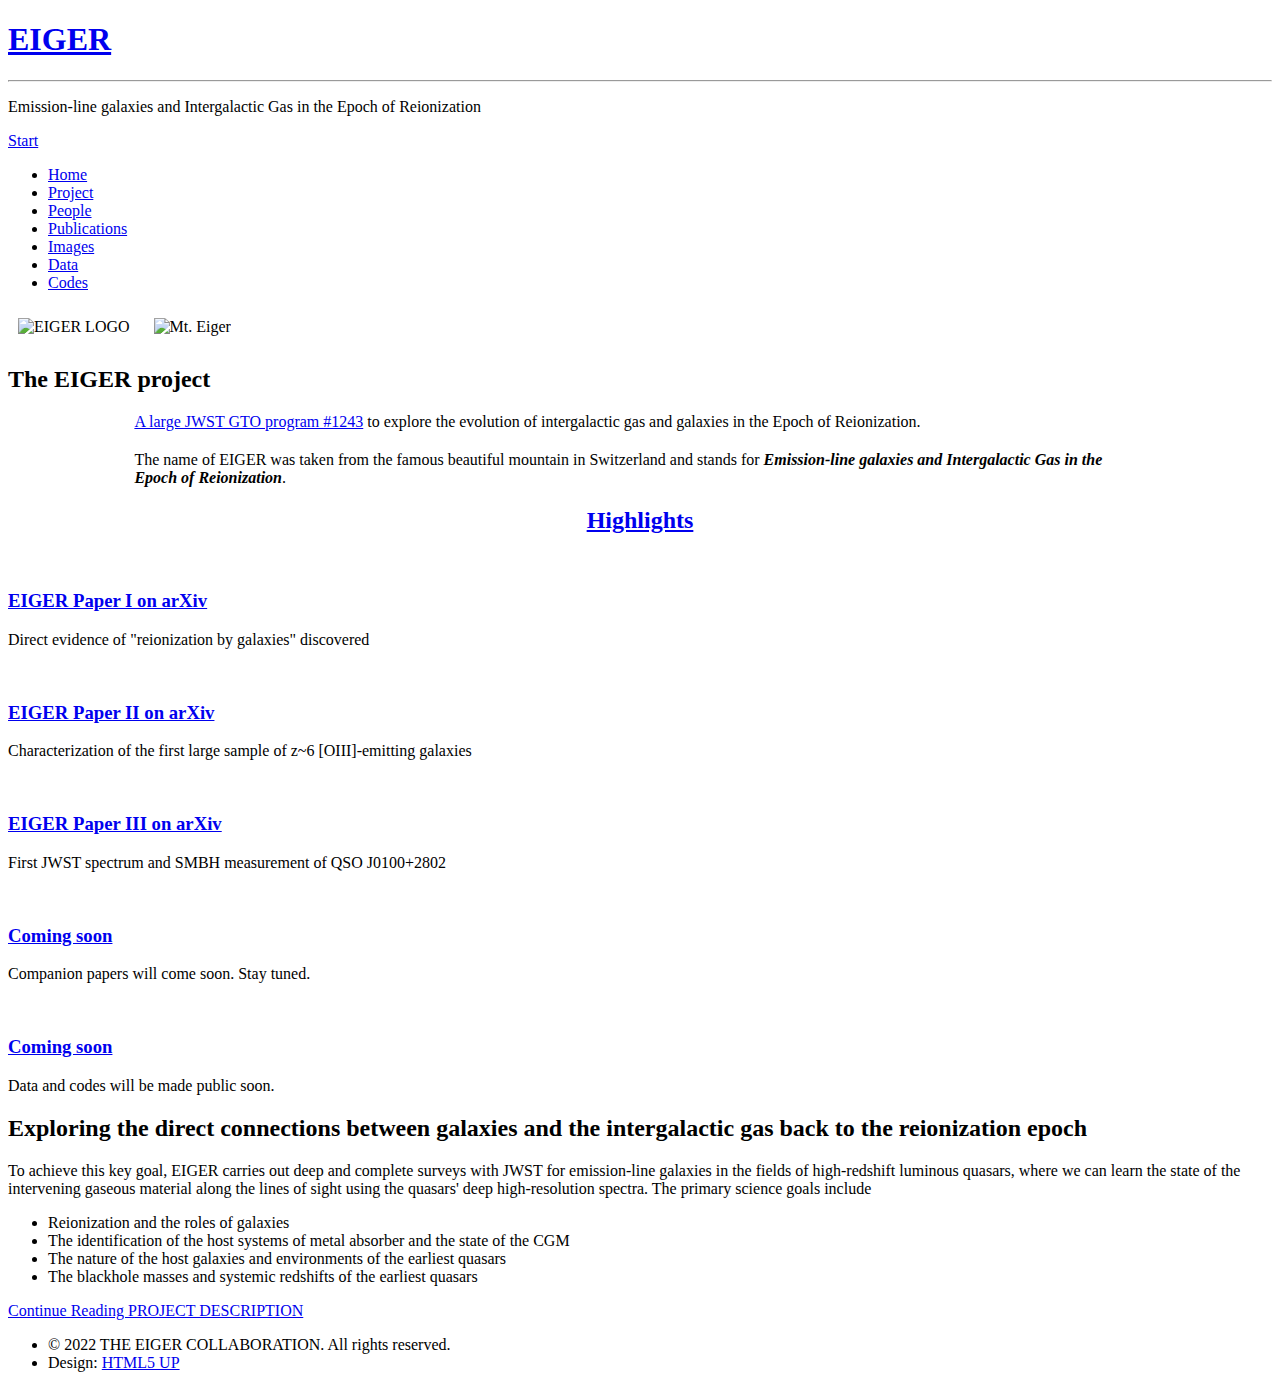
==== index.html @ b41a30ab "Add files via upload" ====
<!DOCTYPE HTML>
<!--
	Helios by HTML5 UP
	html5up.net | @ajlkn
	Free for personal and commercial use under the CCA 3.0 license (html5up.net/license)
-->
<html>
	<head>
	  <title>EIGER - Home</title>
		<link rel="icon" href="favicon.ico">	  
		<meta charset="utf-8" />
		<meta name="viewport" content="width=device-width, initial-scale=1, user-scalable=no" />
		<link rel="stylesheet" href="assets/css/main.css" />
		<noscript><link rel="stylesheet" href="assets/css/noscript.css" /></noscript>
	</head>
	<body class="homepage is-preload">
		<div id="page-wrapper">

			<!-- Header -->
				<div id="header">

					<!-- Inner -->
						<div class="inner">
							<header>
								<h1><a href="index.html" id="logo">EIGER</a></h1>
								<hr />
								<p>Emission-line galaxies and Intergalactic Gas in the Epoch of Reionization</p>
							</header>
							<footer>
								<a href="#banner" class="button circled scrolly">Start</a>
							</footer>
						</div>

					<!-- Nav -->
						<nav id="nav">
							<ul>
								<li><a href="index.html">Home</a></li>
								<li><a href="project.html">Project</a></li>
								<li><a href="people.html">People</a></li>
								<li><a href="publications.html">Publications</a></li>
								<li><a href="images.html">Images</a></li>								
								<li><a href="data.html">Data</a></li>
								<li><a href="codes.html">Codes</a></li>
							</ul>
						</nav>

				</div>

			<!-- Banner -->
				<section id="banner">
				  <header>
				    <img src="images/eiger_log_red.png" alt="EIGER LOGO" width="400px" style="margin: 10px;">				   
				    <img src="images/markus-spiske-FL2bYoX_7t8-unsplash.jpg" alt="Mt. Eiger" width="400px" style="margin: 10px;">
				    
				    <h2>The <strong>EIGER</strong> project</h2>
				    <p  style="margin: 20px 10% 0 10%;">
				      <a href="https://www.stsci.edu/jwst/science-execution/program-information.html?id=1243">A large JWST GTO program #1243</a>
				      to explore the evolution of intergalactic gas and
				      galaxies in the Epoch of Reionization.
				    </p>
				    <p style="margin: 20px 10% 0 10%;">
				      The name of EIGER was taken from the famous beautiful mountain in Switzerland and stands for
				      <i><b>Emission-line galaxies and Intergalactic Gas in the Epoch of Reionization</b></i>.
				      </p>
				  </header>
				</section>




			<!-- Carousel -->
				<section class="carousel">
 				<header>
					<h2><center><a href="#">Highlights</a></center></h2>
				</header>
					<div class="reel">

						<article>
							<a href="https://arxiv.org/abs/2211.08254" class="image featured"><img src="images/Paper1_fig.jpg" alt="" height="100%"></a>
							<header>
								<h3><a href="https://arxiv.org/abs/2211.08254">EIGER Paper I on arXiv</a></h3>
							</header>
							<p>Direct evidence of "reionization by galaxies" discovered</p>
						</article>
						<article>
							<a href="https://arxiv.org/abs/2211.08255" class="image featured"><img src="images/Paper2_fig.jpg" alt="" /></a>
							<header>
								<h3><a href="https://arxiv.org/abs/2211.08255">EIGER Paper II on arXiv</a></h3>
							</header>
							<p>Characterization of the first large sample of z~6 [OIII]-emitting galaxies</p>
						</article>
						<article>
							<a href="https://arxiv.org/abs/2211.08255" class="image featured"><img src="images/Paper3_fig.jpg" alt="" /></a>
							<header>
								<h3><a href="https://arxiv.org/abs/2211.16261">EIGER Paper III on arXiv</a></h3>
							</header>
							<p>First JWST spectrum and SMBH measurement of QSO J0100+2802</p>
						</article>
						<article>
							<a href="#" class="image featured"><img src="images/pic02.jpg" alt="" /></a>
							<header>
								<h3><a href="#">Coming soon</a></h3>
							</header>
							<p>Companion papers will come soon. Stay tuned.</p>
						</article>

						<article>
							<a href="#" class="image featured"><img src="images/pic03.jpg" alt="" /></a>
							<header>
								<h3><a href="#">Coming soon</a></h3>
							</header>
							<p>Data and codes will be made public soon.</p>
						</article>

					</div>
				</section>

			<!-- Main -->
				<div class="wrapper style1">

					<article id="main" class="container special">					  
					  <header>
							<h2>Exploring the direct connections between galaxies and the intergalactic gas back to the reionization epoch</h2>
						</header>
						<p>
						  To achieve this key goal, EIGER carries out deep and complete surveys with JWST for emission-line galaxies in the fields of high-redshift luminous quasars, where we can learn the state of the intervening gaseous material along the lines of sight using the quasars' deep high-resolution spectra.  The primary science goals include
						  <ul>
						    <li>Reionization and the roles of galaxies</li>
						    <li>The identification of the host systems of metal absorber and the state of the CGM</li>
						    <li>The nature of the host galaxies and environments of the earliest quasars</li>
						    <li>The blackhole masses and systemic redshifts of the earliest quasars</li>
						  </ul>
						</p>						
						<footer>
							<a href="project.html" class="button">Continue Reading PROJECT DESCRIPTION</a>
						</footer>
					</article>

				</div>

			<!-- Footer -->
				<div id="footer">
				  <div class="container">
				    <div class="row">
				      <div class="col-12">
					<div class="copyright">
					  <ul class="menu">
					    <li>&copy; 2022 THE EIGER COLLABORATION.  All rights reserved.</li><li>Design: <a href="http://html5up.net">HTML5 UP</a></li>
					  </ul>
					</div>					
				      </div>			    
				    </div>
				  </div>
				</div>

		</div>

		<!-- Scripts -->
		        <script src="assets/js/jquery.min.js"></script>
		        <script src="assets/js/jquery.shuffle.js"></script>
			<script src="assets/js/jquery.dropotron.min.js"></script>
			<script src="assets/js/jquery.scrolly.min.js"></script>
			<script src="assets/js/jquery.scrollex.min.js"></script>
			<script src="assets/js/browser.min.js"></script>
			<script src="assets/js/breakpoints.min.js"></script>
			<script src="assets/js/util.js"></script>
			<script src="assets/js/main.js"></script>

	</body>
</html>
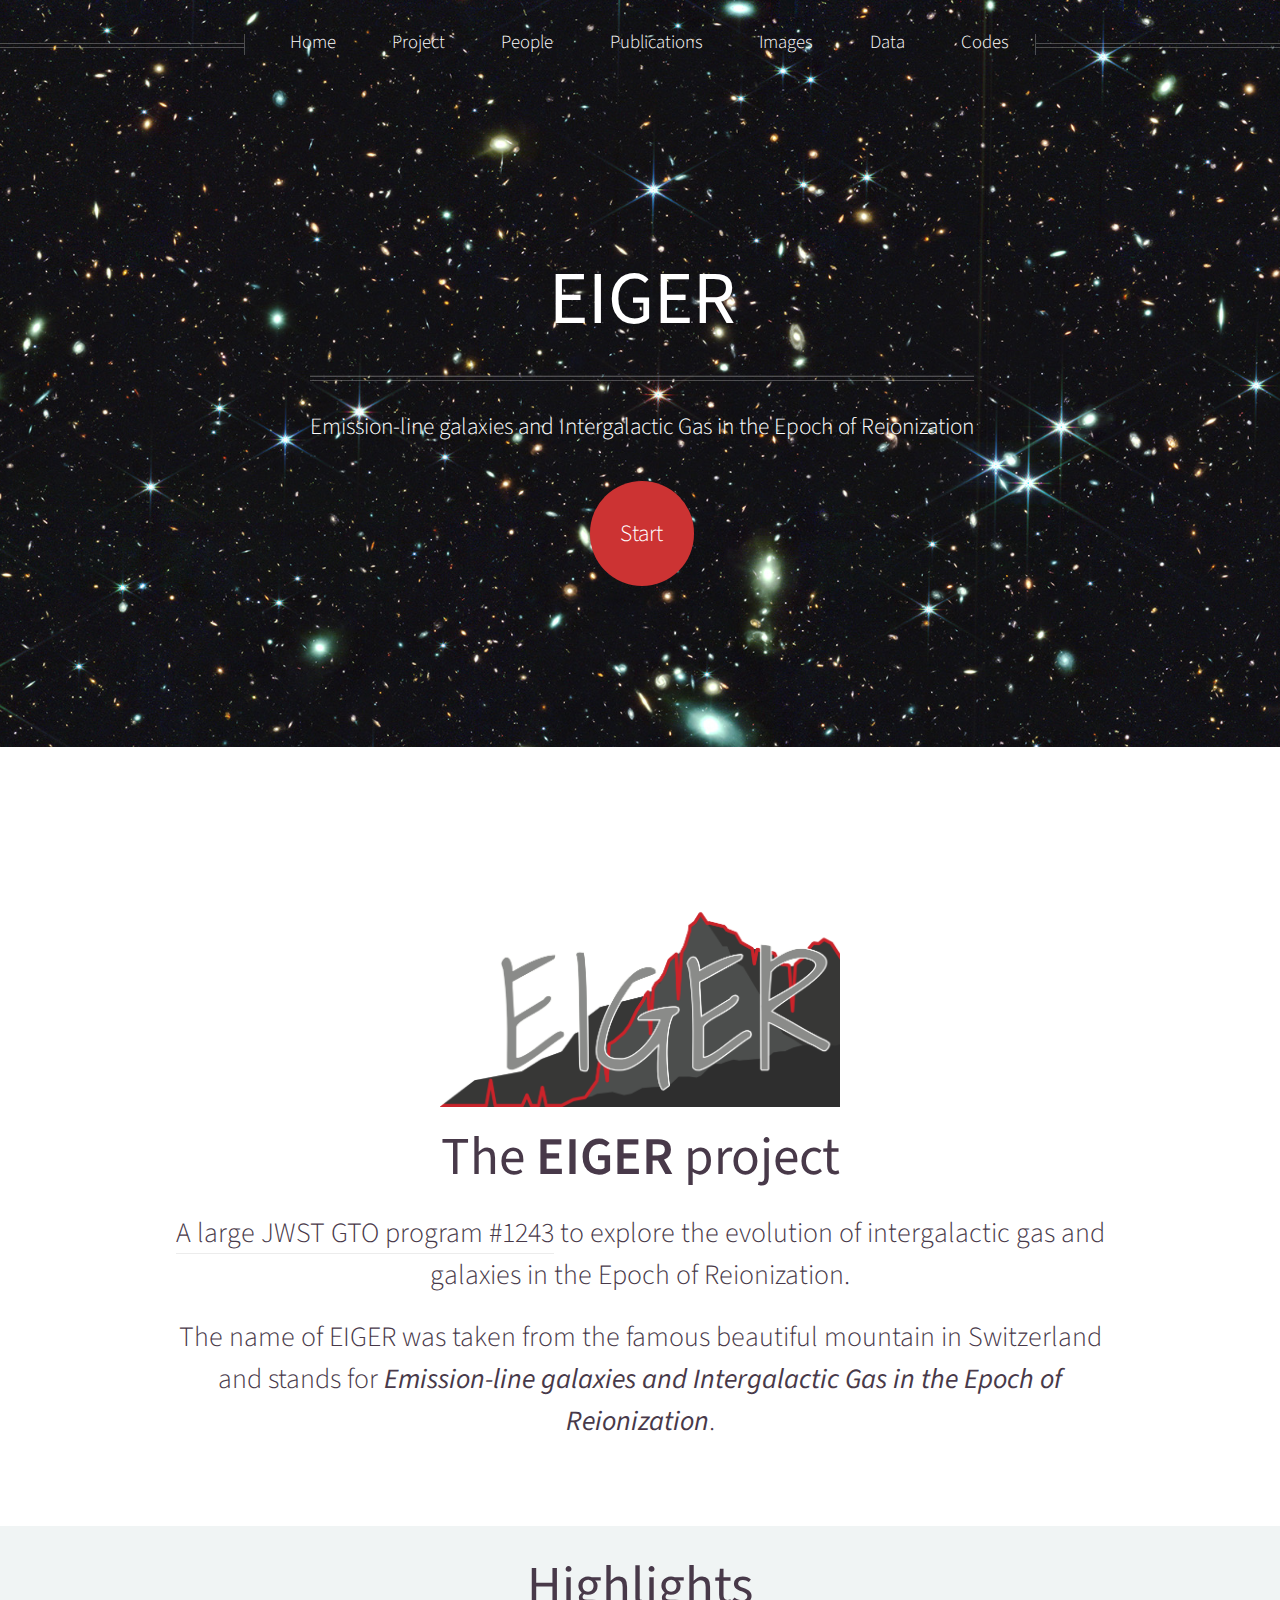
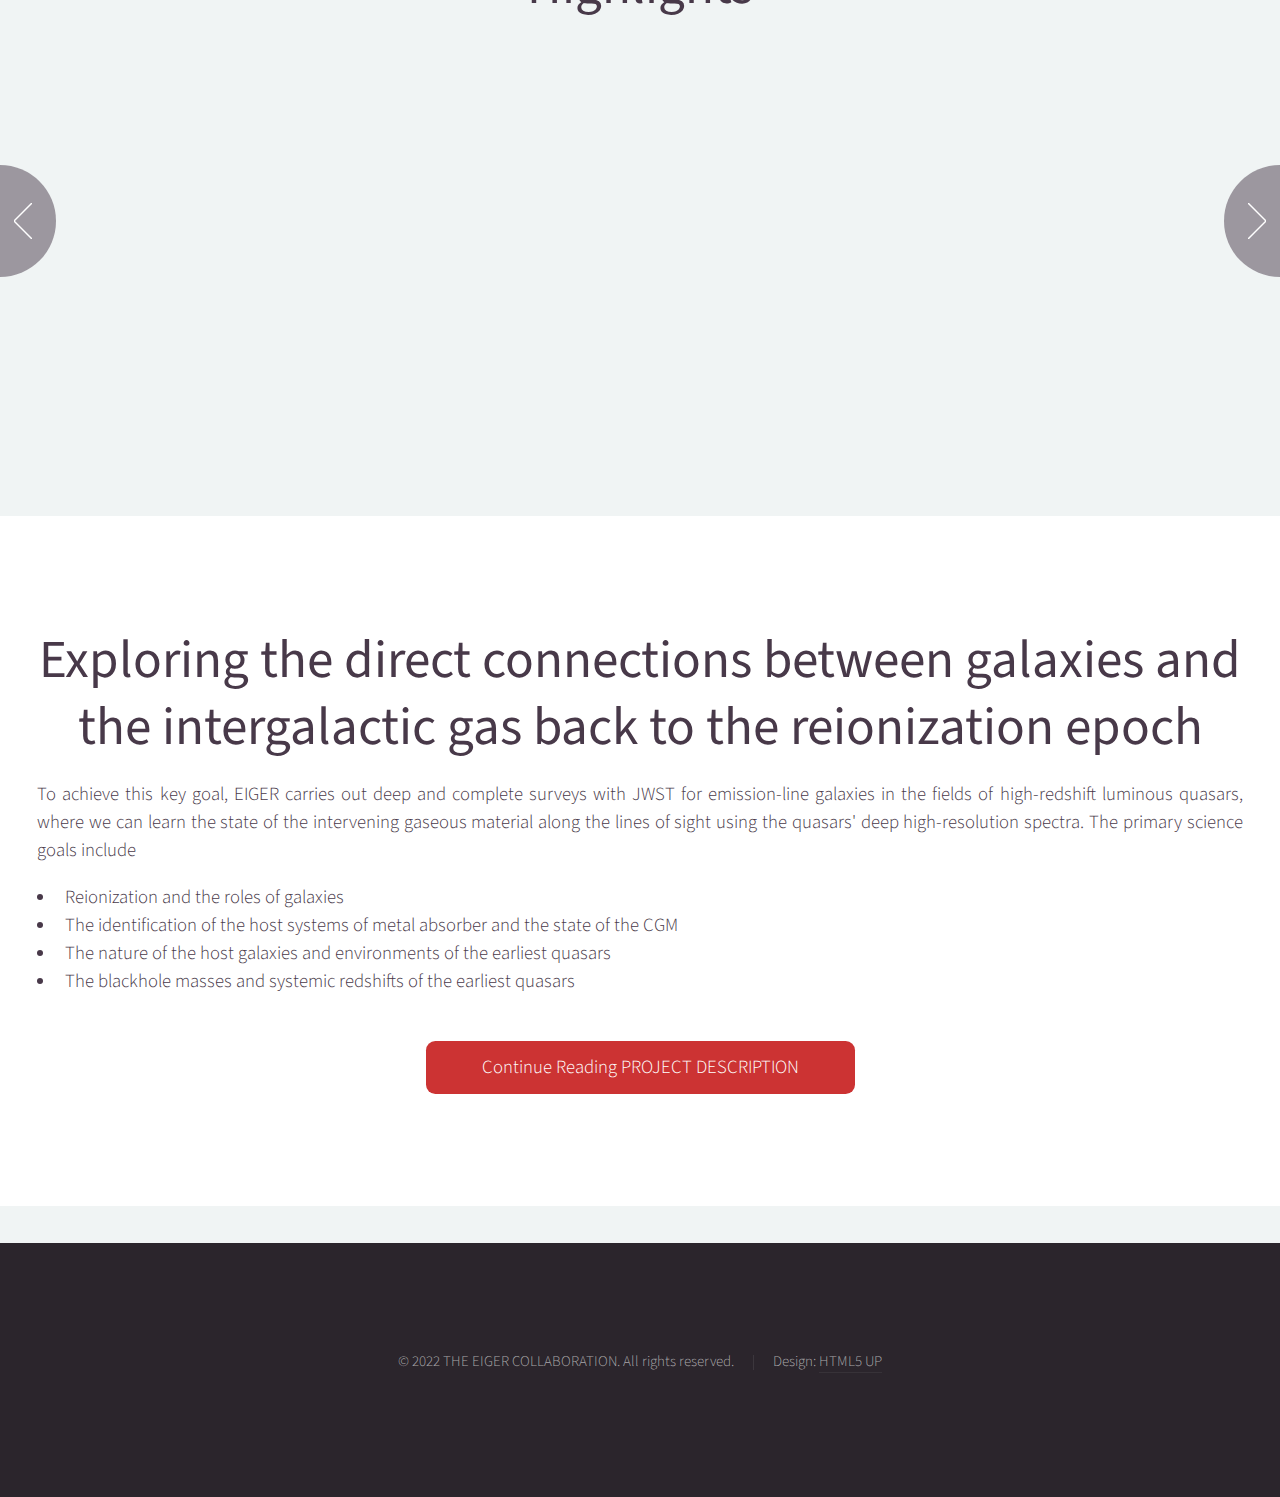
==== commit 6bf1b985: "Add files via upload" ====
--- a/index.html
+++ b/index.html
@@ -49,8 +49,7 @@
 			<!-- Banner -->
 				<section id="banner">
 				  <header>
-				    <img src="images/eiger_log_red.png" alt="EIGER LOGO" width="400px" style="margin: 10px;">				   
-				    <img src="images/markus-spiske-FL2bYoX_7t8-unsplash.jpg" alt="Mt. Eiger" width="400px" style="margin: 10px;">
+				    <img src="images/eiger_log_red.png" alt="EIGER LOGO" width="400px" style="margin: 10px;">
 				    
 				    <h2>The <strong>EIGER</strong> project</h2>
 				    <p  style="margin: 20px 10% 0 10%;">
--- a/assets/css/main.css
+++ b/assets/css/main.css
@@ -0,0 +1,3268 @@
+@import url("https://fonts.googleapis.com/css?family=Source+Sans+Pro:300,300italic,400,400italic,600");
+@import url("fontawesome-all.min.css");
+
+/*
+	Helios by HTML5 UP
+	html5up.net | @ajlkn
+	Free for personal and commercial use under the CCA 3.0 license (html5up.net/license)
+*/
+
+html, body, div, span, applet, object,
+iframe, h1, h2, h3, h4, h5, h6, p, blockquote,
+pre, a, abbr, acronym, address, big, cite,
+code, del, dfn, em, img, ins, kbd, q, s, samp,
+small, strike, strong, sub, sup, tt, var, b,
+u, i, center, dl, dt, dd, ol, ul, li, fieldset,
+form, label, legend, table, caption, tbody,
+tfoot, thead, tr, th, td, article, aside,
+canvas, details, embed, figure, figcaption,
+footer, header, hgroup, menu, nav, output, ruby,
+section, summary, time, mark, audio, video {
+	margin: 0;
+	padding: 0;
+	border: 0;
+	font-size: 100%;
+	font: inherit;
+	vertical-align: baseline;}
+
+article, aside, details, figcaption, figure,
+footer, header, hgroup, menu, nav, section {
+	display: block;}
+
+body {
+	line-height: 1;
+}
+
+ol, ul {
+	list-style: none;
+}
+
+blockquote, q {
+	quotes: none;
+}
+
+	blockquote:before, blockquote:after, q:before, q:after {
+		content: '';
+		content: none;
+	}
+
+table {
+	border-collapse: collapse;
+	border-spacing: 0;
+}
+
+body {
+	-webkit-text-size-adjust: none;
+}
+
+mark {
+	background-color: transparent;
+	color: inherit;
+}
+
+input::-moz-focus-inner {
+	border: 0;
+	padding: 0;
+}
+
+input, select, textarea {
+	-moz-appearance: none;
+	-webkit-appearance: none;
+	-ms-appearance: none;
+	appearance: none;
+}
+
+/* Basic */
+
+	html {
+		box-sizing: border-box;
+	}
+
+	*, *:before, *:after {
+		box-sizing: inherit;
+	}
+
+	body {
+		background: #f0f4f4;
+		color: #483949 ; /*5b5b5b ;*/
+		font-size: 15pt;
+		line-height: 1.85em;
+		font-family: 'Source Sans Pro', sans-serif;
+		font-weight: 300;
+	}
+
+		body.is-preload *, body.is-preload *:before, body.is-preload *:after {
+			-moz-animation: none !important;
+			-webkit-animation: none !important;
+			-ms-animation: none !important;
+			animation: none !important;
+			-moz-transition: none !important;
+			-webkit-transition: none !important;
+			-ms-transition: none !important;
+			transition: none !important;
+		}
+
+	input, textarea, select {
+		font-size: 15pt;
+		line-height: 1.85em;
+		font-family: 'Source Sans Pro', sans-serif;
+		font-weight: 300;
+	}
+
+	h1, h2, h3, h4, h5, h6 {
+		font-weight: 400;
+		color: #483949;
+		line-height: 1.25em;
+	}
+
+	h1 a, h2 a, h3 a, h4 a, h5 a, h6 a {
+		color: inherit;
+		text-decoration: none;
+		border-bottom-color: transparent;
+	}
+
+	h1 strong, h2 strong, h3 strong, h4 strong, h5 strong, h6 strong {
+		font-weight: 600;
+	}
+
+	h2 {
+		font-size: 2.85em;
+	}
+
+	h3 {
+		font-size: 1.25em;
+	}
+
+	h4 {
+		font-size: 1em;
+		margin: 0 0 0.25em 0;
+	}
+
+	strong, b {
+		font-weight: 400;
+		color: #483949;
+	}
+
+	em, i {
+		font-style: italic;
+	}
+
+	a {
+		color: inherit;
+		border-bottom: solid 1px rgba(128, 128, 128, 0.15);
+		text-decoration: none;
+		-moz-transition: background-color 0.35s ease-in-out, color 0.35s ease-in-out, border-bottom-color 0.35s ease-in-out;
+		-webkit-transition: background-color 0.35s ease-in-out, color 0.35s ease-in-out, border-bottom-color 0.35s ease-in-out;
+		-ms-transition: background-color 0.35s ease-in-out, color 0.35s ease-in-out, border-bottom-color 0.35s ease-in-out;
+		transition: background-color 0.35s ease-in-out, color 0.35s ease-in-out, border-bottom-color 0.35s ease-in-out;
+	}
+
+		a:hover {
+			color: #ef8376;
+			border-bottom-color: transparent;
+		}
+
+	sub {
+		position: relative;
+		top: 0.5em;
+		font-size: 0.8em;
+	}
+
+	sup {
+		position: relative;
+		top: -0.5em;
+		font-size: 0.8em;
+	}
+
+	blockquote {
+		border-left: solid 0.5em #ddd;
+		padding: 1em 0 1em 2em;
+		font-style: italic;
+	}
+
+	p, ul, ol, dl, table {
+		margin-bottom: 1em;
+	}
+
+	p {
+		text-align: justify;
+	}
+
+	br.clear {
+		clear: both;
+	}
+
+	hr {
+		position: relative;
+		display: block;
+		border: 0;
+		top: 4.5em;
+		margin-bottom: 9em;
+		height: 6px;
+		border-top: solid 1px rgba(128, 128, 128, 0.2);
+		border-bottom: solid 1px rgba(128, 128, 128, 0.2);
+	}
+
+		hr:before, hr:after {
+			content: '';
+			position: absolute;
+			top: -8px;
+			display: block;
+			width: 1px;
+			height: 21px;
+			background: rgba(128, 128, 128, 0.2);
+		}
+
+		hr:before {
+			left: -1px;
+		}
+
+		hr:after {
+			right: -1px;
+		}
+
+	.timestamp {
+		color: rgba(128, 128, 128, 0.75);
+		font-size: 0.8em;
+	}
+
+/* Container */
+
+	.container {
+		margin: 0 auto;
+		max-width: 100%;
+		width: 1400px;
+	}
+
+		@media screen and (max-width: 1680px) {
+
+			.container {
+				width: 1200px;
+			}
+
+		}
+
+		@media screen and (max-width: 1280px) {
+
+			.container {
+				width: 100%;
+			}
+
+		}
+
+		@media screen and (max-width: 960px) {
+
+			.container {
+				width: 100%;
+			}
+
+		}
+
+		@media screen and (max-width: 840px) {
+
+			.container {
+				width: 100%;
+			}
+
+		}
+
+		@media screen and (max-width: 736px) {
+
+			.container {
+				width: 100%;
+			}
+
+		}
+
+/* Row */
+
+	.row {
+		display: flex;
+		flex-wrap: wrap;
+		box-sizing: border-box;
+		align-items: stretch;
+	}
+
+		.row > * {
+			box-sizing: border-box;
+		}
+
+		.row.gtr-uniform > * > :last-child {
+			margin-bottom: 0;
+		}
+
+		.row.aln-left {
+			justify-content: flex-start;
+		}
+
+		.row.aln-center {
+			justify-content: center;
+		}
+
+		.row.aln-right {
+			justify-content: flex-end;
+		}
+
+		.row.aln-top {
+			align-items: flex-start;
+		}
+
+		.row.aln-middle {
+			align-items: center;
+		}
+
+		.row.aln-bottom {
+			align-items: flex-end;
+		}
+
+		.row > .imp {
+			order: -1;
+		}
+
+		.row > .col-1 {
+			width: 8.33333%;
+		}
+
+		.row > .off-1 {
+			margin-left: 8.33333%;
+		}
+
+		.row > .col-2 {
+			width: 16.66667%;
+		}
+
+		.row > .off-2 {
+			margin-left: 16.66667%;
+		}
+
+		.row > .col-3 {
+			width: 25%;
+		}
+
+		.row > .off-3 {
+			margin-left: 25%;
+		}
+
+		.row > .col-4 {
+			width: 33.33333%;
+		}
+
+		.row > .off-4 {
+			margin-left: 33.33333%;
+		}
+
+		.row > .col-5 {
+			width: 41.66667%;
+		}
+
+		.row > .off-5 {
+			margin-left: 41.66667%;
+		}
+
+		.row > .col-6 {
+			width: 50%;
+		}
+
+		.row > .off-6 {
+			margin-left: 50%;
+		}
+
+		.row > .col-7 {
+			width: 58.33333%;
+		}
+
+		.row > .off-7 {
+			margin-left: 58.33333%;
+		}
+
+		.row > .col-8 {
+			width: 66.66667%;
+		}
+
+		.row > .off-8 {
+			margin-left: 66.66667%;
+		}
+
+		.row > .col-9 {
+			width: 75%;
+		}
+
+		.row > .off-9 {
+			margin-left: 75%;
+		}
+
+		.row > .col-10 {
+			width: 83.33333%;
+		}
+
+		.row > .off-10 {
+			margin-left: 83.33333%;
+		}
+
+		.row > .col-11 {
+			width: 91.66667%;
+		}
+
+		.row > .off-11 {
+			margin-left: 91.66667%;
+		}
+
+		.row > .col-12 {
+			width: 100%;
+		}
+
+		.row > .off-12 {
+			margin-left: 100%;
+		}
+
+		.row.gtr-0 {
+			margin-top: 0px;
+			margin-left: 0px;
+		}
+
+			.row.gtr-0 > * {
+				padding: 0px 0 0 0px;
+			}
+
+			.row.gtr-0.gtr-uniform {
+				margin-top: 0px;
+			}
+
+				.row.gtr-0.gtr-uniform > * {
+					padding-top: 0px;
+				}
+
+		.row.gtr-25 {
+			margin-top: -10px;
+			margin-left: -10px;
+		}
+
+			.row.gtr-25 > * {
+				padding: 10px 0 0 10px;
+			}
+
+			.row.gtr-25.gtr-uniform {
+				margin-top: -10px;
+			}
+
+				.row.gtr-25.gtr-uniform > * {
+					padding-top: 10px;
+				}
+
+		.row.gtr-50 {
+			margin-top: -20px;
+			margin-left: -20px;
+		}
+
+			.row.gtr-50 > * {
+				padding: 20px 0 0 20px;
+			}
+
+			.row.gtr-50.gtr-uniform {
+				margin-top: -20px;
+			}
+
+				.row.gtr-50.gtr-uniform > * {
+					padding-top: 20px;
+				}
+
+		.row {
+			margin-top: -40px;
+			margin-left: -40px;
+		}
+
+			.row > * {
+				padding: 40px 0 0 40px;
+			}
+
+			.row.gtr-uniform {
+				margin-top: -40px;
+			}
+
+				.row.gtr-uniform > * {
+					padding-top: 40px;
+				}
+
+		.row.gtr-150 {
+			margin-top: -60px;
+			margin-left: -60px;
+		}
+
+			.row.gtr-150 > * {
+				padding: 60px 0 0 60px;
+			}
+
+			.row.gtr-150.gtr-uniform {
+				margin-top: -60px;
+			}
+
+				.row.gtr-150.gtr-uniform > * {
+					padding-top: 60px;
+				}
+
+		.row.gtr-200 {
+			margin-top: -80px;
+			margin-left: -80px;
+		}
+
+			.row.gtr-200 > * {
+				padding: 80px 0 0 80px;
+			}
+
+			.row.gtr-200.gtr-uniform {
+				margin-top: -80px;
+			}
+
+				.row.gtr-200.gtr-uniform > * {
+					padding-top: 80px;
+				}
+
+		@media screen and (max-width: 1680px) {
+
+			.row {
+				display: flex;
+				flex-wrap: wrap;
+				box-sizing: border-box;
+				align-items: stretch;
+			}
+
+				.row > * {
+					box-sizing: border-box;
+				}
+
+				.row.gtr-uniform > * > :last-child {
+					margin-bottom: 0;
+				}
+
+				.row.aln-left {
+					justify-content: flex-start;
+				}
+
+				.row.aln-center {
+					justify-content: center;
+				}
+
+				.row.aln-right {
+					justify-content: flex-end;
+				}
+
+				.row.aln-top {
+					align-items: flex-start;
+				}
+
+				.row.aln-middle {
+					align-items: center;
+				}
+
+				.row.aln-bottom {
+					align-items: flex-end;
+				}
+
+				.row > .imp-wide {
+					order: -1;
+				}
+
+				.row > .col-1-wide {
+					width: 8.33333%;
+				}
+
+				.row > .off-1-wide {
+					margin-left: 8.33333%;
+				}
+
+				.row > .col-2-wide {
+					width: 16.66667%;
+				}
+
+				.row > .off-2-wide {
+					margin-left: 16.66667%;
+				}
+
+				.row > .col-3-wide {
+					width: 25%;
+				}
+
+				.row > .off-3-wide {
+					margin-left: 25%;
+				}
+
+				.row > .col-4-wide {
+					width: 33.33333%;
+				}
+
+				.row > .off-4-wide {
+					margin-left: 33.33333%;
+				}
+
+				.row > .col-5-wide {
+					width: 41.66667%;
+				}
+
+				.row > .off-5-wide {
+					margin-left: 41.66667%;
+				}
+
+				.row > .col-6-wide {
+					width: 50%;
+				}
+
+				.row > .off-6-wide {
+					margin-left: 50%;
+				}
+
+				.row > .col-7-wide {
+					width: 58.33333%;
+				}
+
+				.row > .off-7-wide {
+					margin-left: 58.33333%;
+				}
+
+				.row > .col-8-wide {
+					width: 66.66667%;
+				}
+
+				.row > .off-8-wide {
+					margin-left: 66.66667%;
+				}
+
+				.row > .col-9-wide {
+					width: 75%;
+				}
+
+				.row > .off-9-wide {
+					margin-left: 75%;
+				}
+
+				.row > .col-10-wide {
+					width: 83.33333%;
+				}
+
+				.row > .off-10-wide {
+					margin-left: 83.33333%;
+				}
+
+				.row > .col-11-wide {
+					width: 91.66667%;
+				}
+
+				.row > .off-11-wide {
+					margin-left: 91.66667%;
+				}
+
+				.row > .col-12-wide {
+					width: 100%;
+				}
+
+				.row > .off-12-wide {
+					margin-left: 100%;
+				}
+
+				.row.gtr-0 {
+					margin-top: 0px;
+					margin-left: 0px;
+				}
+
+					.row.gtr-0 > * {
+						padding: 0px 0 0 0px;
+					}
+
+					.row.gtr-0.gtr-uniform {
+						margin-top: 0px;
+					}
+
+						.row.gtr-0.gtr-uniform > * {
+							padding-top: 0px;
+						}
+
+				.row.gtr-25 {
+					margin-top: -10px;
+					margin-left: -10px;
+				}
+
+					.row.gtr-25 > * {
+						padding: 10px 0 0 10px;
+					}
+
+					.row.gtr-25.gtr-uniform {
+						margin-top: -10px;
+					}
+
+						.row.gtr-25.gtr-uniform > * {
+							padding-top: 10px;
+						}
+
+				.row.gtr-50 {
+					margin-top: -20px;
+					margin-left: -20px;
+				}
+
+					.row.gtr-50 > * {
+						padding: 20px 0 0 20px;
+					}
+
+					.row.gtr-50.gtr-uniform {
+						margin-top: -20px;
+					}
+
+						.row.gtr-50.gtr-uniform > * {
+							padding-top: 20px;
+						}
+
+				.row {
+					margin-top: -40px;
+					margin-left: -40px;
+				}
+
+					.row > * {
+						padding: 40px 0 0 40px;
+					}
+
+					.row.gtr-uniform {
+						margin-top: -40px;
+					}
+
+						.row.gtr-uniform > * {
+							padding-top: 40px;
+						}
+
+				.row.gtr-150 {
+					margin-top: -60px;
+					margin-left: -60px;
+				}
+
+					.row.gtr-150 > * {
+						padding: 60px 0 0 60px;
+					}
+
+					.row.gtr-150.gtr-uniform {
+						margin-top: -60px;
+					}
+
+						.row.gtr-150.gtr-uniform > * {
+							padding-top: 60px;
+						}
+
+				.row.gtr-200 {
+					margin-top: -80px;
+					margin-left: -80px;
+				}
+
+					.row.gtr-200 > * {
+						padding: 80px 0 0 80px;
+					}
+
+					.row.gtr-200.gtr-uniform {
+						margin-top: -80px;
+					}
+
+						.row.gtr-200.gtr-uniform > * {
+							padding-top: 80px;
+						}
+
+		}
+
+		@media screen and (max-width: 1280px) {
+
+			.row {
+				display: flex;
+				flex-wrap: wrap;
+				box-sizing: border-box;
+				align-items: stretch;
+			}
+
+				.row > * {
+					box-sizing: border-box;
+				}
+
+				.row.gtr-uniform > * > :last-child {
+					margin-bottom: 0;
+				}
+
+				.row.aln-left {
+					justify-content: flex-start;
+				}
+
+				.row.aln-center {
+					justify-content: center;
+				}
+
+				.row.aln-right {
+					justify-content: flex-end;
+				}
+
+				.row.aln-top {
+					align-items: flex-start;
+				}
+
+				.row.aln-middle {
+					align-items: center;
+				}
+
+				.row.aln-bottom {
+					align-items: flex-end;
+				}
+
+				.row > .imp-normal {
+					order: -1;
+				}
+
+				.row > .col-1-normal {
+					width: 8.33333%;
+				}
+
+				.row > .off-1-normal {
+					margin-left: 8.33333%;
+				}
+
+				.row > .col-2-normal {
+					width: 16.66667%;
+				}
+
+				.row > .off-2-normal {
+					margin-left: 16.66667%;
+				}
+
+				.row > .col-3-normal {
+					width: 25%;
+				}
+
+				.row > .off-3-normal {
+					margin-left: 25%;
+				}
+
+				.row > .col-4-normal {
+					width: 33.33333%;
+				}
+
+				.row > .off-4-normal {
+					margin-left: 33.33333%;
+				}
+
+				.row > .col-5-normal {
+					width: 41.66667%;
+				}
+
+				.row > .off-5-normal {
+					margin-left: 41.66667%;
+				}
+
+				.row > .col-6-normal {
+					width: 50%;
+				}
+
+				.row > .off-6-normal {
+					margin-left: 50%;
+				}
+
+				.row > .col-7-normal {
+					width: 58.33333%;
+				}
+
+				.row > .off-7-normal {
+					margin-left: 58.33333%;
+				}
+
+				.row > .col-8-normal {
+					width: 66.66667%;
+				}
+
+				.row > .off-8-normal {
+					margin-left: 66.66667%;
+				}
+
+				.row > .col-9-normal {
+					width: 75%;
+				}
+
+				.row > .off-9-normal {
+					margin-left: 75%;
+				}
+
+				.row > .col-10-normal {
+					width: 83.33333%;
+				}
+
+				.row > .off-10-normal {
+					margin-left: 83.33333%;
+				}
+
+				.row > .col-11-normal {
+					width: 91.66667%;
+				}
+
+				.row > .off-11-normal {
+					margin-left: 91.66667%;
+				}
+
+				.row > .col-12-normal {
+					width: 100%;
+				}
+
+				.row > .off-12-normal {
+					margin-left: 100%;
+				}
+
+				.row.gtr-0 {
+					margin-top: 0px;
+					margin-left: 0px;
+				}
+
+					.row.gtr-0 > * {
+						padding: 0px 0 0 0px;
+					}
+
+					.row.gtr-0.gtr-uniform {
+						margin-top: 0px;
+					}
+
+						.row.gtr-0.gtr-uniform > * {
+							padding-top: 0px;
+						}
+
+				.row.gtr-25 {
+					margin-top: -9px;
+					margin-left: -9px;
+				}
+
+					.row.gtr-25 > * {
+						padding: 9px 0 0 9px;
+					}
+
+					.row.gtr-25.gtr-uniform {
+						margin-top: -9px;
+					}
+
+						.row.gtr-25.gtr-uniform > * {
+							padding-top: 9px;
+						}
+
+				.row.gtr-50 {
+					margin-top: -18px;
+					margin-left: -18px;
+				}
+
+					.row.gtr-50 > * {
+						padding: 18px 0 0 18px;
+					}
+
+					.row.gtr-50.gtr-uniform {
+						margin-top: -18px;
+					}
+
+						.row.gtr-50.gtr-uniform > * {
+							padding-top: 18px;
+						}
+
+				.row {
+					margin-top: -36px;
+					margin-left: -36px;
+				}
+
+					.row > * {
+						padding: 36px 0 0 36px;
+					}
+
+					.row.gtr-uniform {
+						margin-top: -36px;
+					}
+
+						.row.gtr-uniform > * {
+							padding-top: 36px;
+						}
+
+				.row.gtr-150 {
+					margin-top: -54px;
+					margin-left: -54px;
+				}
+
+					.row.gtr-150 > * {
+						padding: 54px 0 0 54px;
+					}
+
+					.row.gtr-150.gtr-uniform {
+						margin-top: -54px;
+					}
+
+						.row.gtr-150.gtr-uniform > * {
+							padding-top: 54px;
+						}
+
+				.row.gtr-200 {
+					margin-top: -72px;
+					margin-left: -72px;
+				}
+
+					.row.gtr-200 > * {
+						padding: 72px 0 0 72px;
+					}
+
+					.row.gtr-200.gtr-uniform {
+						margin-top: -72px;
+					}
+
+						.row.gtr-200.gtr-uniform > * {
+							padding-top: 72px;
+						}
+
+		}
+
+		@media screen and (max-width: 960px) {
+
+			.row {
+				display: flex;
+				flex-wrap: wrap;
+				box-sizing: border-box;
+				align-items: stretch;
+			}
+
+				.row > * {
+					box-sizing: border-box;
+				}
+
+				.row.gtr-uniform > * > :last-child {
+					margin-bottom: 0;
+				}
+
+				.row.aln-left {
+					justify-content: flex-start;
+				}
+
+				.row.aln-center {
+					justify-content: center;
+				}
+
+				.row.aln-right {
+					justify-content: flex-end;
+				}
+
+				.row.aln-top {
+					align-items: flex-start;
+				}
+
+				.row.aln-middle {
+					align-items: center;
+				}
+
+				.row.aln-bottom {
+					align-items: flex-end;
+				}
+
+				.row > .imp-narrow {
+					order: -1;
+				}
+
+				.row > .col-1-narrow {
+					width: 8.33333%;
+				}
+
+				.row > .off-1-narrow {
+					margin-left: 8.33333%;
+				}
+
+				.row > .col-2-narrow {
+					width: 16.66667%;
+				}
+
+				.row > .off-2-narrow {
+					margin-left: 16.66667%;
+				}
+
+				.row > .col-3-narrow {
+					width: 25%;
+				}
+
+				.row > .off-3-narrow {
+					margin-left: 25%;
+				}
+
+				.row > .col-4-narrow {
+					width: 33.33333%;
+				}
+
+				.row > .off-4-narrow {
+					margin-left: 33.33333%;
+				}
+
+				.row > .col-5-narrow {
+					width: 41.66667%;
+				}
+
+				.row > .off-5-narrow {
+					margin-left: 41.66667%;
+				}
+
+				.row > .col-6-narrow {
+					width: 50%;
+				}
+
+				.row > .off-6-narrow {
+					margin-left: 50%;
+				}
+
+				.row > .col-7-narrow {
+					width: 58.33333%;
+				}
+
+				.row > .off-7-narrow {
+					margin-left: 58.33333%;
+				}
+
+				.row > .col-8-narrow {
+					width: 66.66667%;
+				}
+
+				.row > .off-8-narrow {
+					margin-left: 66.66667%;
+				}
+
+				.row > .col-9-narrow {
+					width: 75%;
+				}
+
+				.row > .off-9-narrow {
+					margin-left: 75%;
+				}
+
+				.row > .col-10-narrow {
+					width: 83.33333%;
+				}
+
+				.row > .off-10-narrow {
+					margin-left: 83.33333%;
+				}
+
+				.row > .col-11-narrow {
+					width: 91.66667%;
+				}
+
+				.row > .off-11-narrow {
+					margin-left: 91.66667%;
+				}
+
+				.row > .col-12-narrow {
+					width: 100%;
+				}
+
+				.row > .off-12-narrow {
+					margin-left: 100%;
+				}
+
+				.row.gtr-0 {
+					margin-top: 0px;
+					margin-left: 0px;
+				}
+
+					.row.gtr-0 > * {
+						padding: 0px 0 0 0px;
+					}
+
+					.row.gtr-0.gtr-uniform {
+						margin-top: 0px;
+					}
+
+						.row.gtr-0.gtr-uniform > * {
+							padding-top: 0px;
+						}
+
+				.row.gtr-25 {
+					margin-top: -8px;
+					margin-left: -8px;
+				}
+
+					.row.gtr-25 > * {
+						padding: 8px 0 0 8px;
+					}
+
+					.row.gtr-25.gtr-uniform {
+						margin-top: -8px;
+					}
+
+						.row.gtr-25.gtr-uniform > * {
+							padding-top: 8px;
+						}
+
+				.row.gtr-50 {
+					margin-top: -16px;
+					margin-left: -16px;
+				}
+
+					.row.gtr-50 > * {
+						padding: 16px 0 0 16px;
+					}
+
+					.row.gtr-50.gtr-uniform {
+						margin-top: -16px;
+					}
+
+						.row.gtr-50.gtr-uniform > * {
+							padding-top: 16px;
+						}
+
+				.row {
+					margin-top: -32px;
+					margin-left: -32px;
+				}
+
+					.row > * {
+						padding: 32px 0 0 32px;
+					}
+
+					.row.gtr-uniform {
+						margin-top: -32px;
+					}
+
+						.row.gtr-uniform > * {
+							padding-top: 32px;
+						}
+
+				.row.gtr-150 {
+					margin-top: -48px;
+					margin-left: -48px;
+				}
+
+					.row.gtr-150 > * {
+						padding: 48px 0 0 48px;
+					}
+
+					.row.gtr-150.gtr-uniform {
+						margin-top: -48px;
+					}
+
+						.row.gtr-150.gtr-uniform > * {
+							padding-top: 48px;
+						}
+
+				.row.gtr-200 {
+					margin-top: -64px;
+					margin-left: -64px;
+				}
+
+					.row.gtr-200 > * {
+						padding: 64px 0 0 64px;
+					}
+
+					.row.gtr-200.gtr-uniform {
+						margin-top: -64px;
+					}
+
+						.row.gtr-200.gtr-uniform > * {
+							padding-top: 64px;
+						}
+
+		}
+
+		@media screen and (max-width: 840px) {
+
+			.row {
+				display: flex;
+				flex-wrap: wrap;
+				box-sizing: border-box;
+				align-items: stretch;
+			}
+
+				.row > * {
+					box-sizing: border-box;
+				}
+
+				.row.gtr-uniform > * > :last-child {
+					margin-bottom: 0;
+				}
+
+				.row.aln-left {
+					justify-content: flex-start;
+				}
+
+				.row.aln-center {
+					justify-content: center;
+				}
+
+				.row.aln-right {
+					justify-content: flex-end;
+				}
+
+				.row.aln-top {
+					align-items: flex-start;
+				}
+
+				.row.aln-middle {
+					align-items: center;
+				}
+
+				.row.aln-bottom {
+					align-items: flex-end;
+				}
+
+				.row > .imp-narrower {
+					order: -1;
+				}
+
+				.row > .col-1-narrower {
+					width: 8.33333%;
+				}
+
+				.row > .off-1-narrower {
+					margin-left: 8.33333%;
+				}
+
+				.row > .col-2-narrower {
+					width: 16.66667%;
+				}
+
+				.row > .off-2-narrower {
+					margin-left: 16.66667%;
+				}
+
+				.row > .col-3-narrower {
+					width: 25%;
+				}
+
+				.row > .off-3-narrower {
+					margin-left: 25%;
+				}
+
+				.row > .col-4-narrower {
+					width: 33.33333%;
+				}
+
+				.row > .off-4-narrower {
+					margin-left: 33.33333%;
+				}
+
+				.row > .col-5-narrower {
+					width: 41.66667%;
+				}
+
+				.row > .off-5-narrower {
+					margin-left: 41.66667%;
+				}
+
+				.row > .col-6-narrower {
+					width: 50%;
+				}
+
+				.row > .off-6-narrower {
+					margin-left: 50%;
+				}
+
+				.row > .col-7-narrower {
+					width: 58.33333%;
+				}
+
+				.row > .off-7-narrower {
+					margin-left: 58.33333%;
+				}
+
+				.row > .col-8-narrower {
+					width: 66.66667%;
+				}
+
+				.row > .off-8-narrower {
+					margin-left: 66.66667%;
+				}
+
+				.row > .col-9-narrower {
+					width: 75%;
+				}
+
+				.row > .off-9-narrower {
+					margin-left: 75%;
+				}
+
+				.row > .col-10-narrower {
+					width: 83.33333%;
+				}
+
+				.row > .off-10-narrower {
+					margin-left: 83.33333%;
+				}
+
+				.row > .col-11-narrower {
+					width: 91.66667%;
+				}
+
+				.row > .off-11-narrower {
+					margin-left: 91.66667%;
+				}
+
+				.row > .col-12-narrower {
+					width: 100%;
+				}
+
+				.row > .off-12-narrower {
+					margin-left: 100%;
+				}
+
+				.row.gtr-0 {
+					margin-top: 0px;
+					margin-left: 0px;
+				}
+
+					.row.gtr-0 > * {
+						padding: 0px 0 0 0px;
+					}
+
+					.row.gtr-0.gtr-uniform {
+						margin-top: 0px;
+					}
+
+						.row.gtr-0.gtr-uniform > * {
+							padding-top: 0px;
+						}
+
+				.row.gtr-25 {
+					margin-top: -8px;
+					margin-left: -8px;
+				}
+
+					.row.gtr-25 > * {
+						padding: 8px 0 0 8px;
+					}
+
+					.row.gtr-25.gtr-uniform {
+						margin-top: -8px;
+					}
+
+						.row.gtr-25.gtr-uniform > * {
+							padding-top: 8px;
+						}
+
+				.row.gtr-50 {
+					margin-top: -16px;
+					margin-left: -16px;
+				}
+
+					.row.gtr-50 > * {
+						padding: 16px 0 0 16px;
+					}
+
+					.row.gtr-50.gtr-uniform {
+						margin-top: -16px;
+					}
+
+						.row.gtr-50.gtr-uniform > * {
+							padding-top: 16px;
+						}
+
+				.row {
+					margin-top: -32px;
+					margin-left: -32px;
+				}
+
+					.row > * {
+						padding: 32px 0 0 32px;
+					}
+
+					.row.gtr-uniform {
+						margin-top: -32px;
+					}
+
+						.row.gtr-uniform > * {
+							padding-top: 32px;
+						}
+
+				.row.gtr-150 {
+					margin-top: -48px;
+					margin-left: -48px;
+				}
+
+					.row.gtr-150 > * {
+						padding: 48px 0 0 48px;
+					}
+
+					.row.gtr-150.gtr-uniform {
+						margin-top: -48px;
+					}
+
+						.row.gtr-150.gtr-uniform > * {
+							padding-top: 48px;
+						}
+
+				.row.gtr-200 {
+					margin-top: -64px;
+					margin-left: -64px;
+				}
+
+					.row.gtr-200 > * {
+						padding: 64px 0 0 64px;
+					}
+
+					.row.gtr-200.gtr-uniform {
+						margin-top: -64px;
+					}
+
+						.row.gtr-200.gtr-uniform > * {
+							padding-top: 64px;
+						}
+
+		}
+
+		@media screen and (max-width: 736px) {
+
+			.row {
+				display: flex;
+				flex-wrap: wrap;
+				box-sizing: border-box;
+				align-items: stretch;
+			}
+
+				.row > * {
+					box-sizing: border-box;
+				}
+
+				.row.gtr-uniform > * > :last-child {
+					margin-bottom: 0;
+				}
+
+				.row.aln-left {
+					justify-content: flex-start;
+				}
+
+				.row.aln-center {
+					justify-content: center;
+				}
+
+				.row.aln-right {
+					justify-content: flex-end;
+				}
+
+				.row.aln-top {
+					align-items: flex-start;
+				}
+
+				.row.aln-middle {
+					align-items: center;
+				}
+
+				.row.aln-bottom {
+					align-items: flex-end;
+				}
+
+				.row > .imp-mobile {
+					order: -1;
+				}
+
+				.row > .col-1-mobile {
+					width: 8.33333%;
+				}
+
+				.row > .off-1-mobile {
+					margin-left: 8.33333%;
+				}
+
+				.row > .col-2-mobile {
+					width: 16.66667%;
+				}
+
+				.row > .off-2-mobile {
+					margin-left: 16.66667%;
+				}
+
+				.row > .col-3-mobile {
+					width: 25%;
+				}
+
+				.row > .off-3-mobile {
+					margin-left: 25%;
+				}
+
+				.row > .col-4-mobile {
+					width: 33.33333%;
+				}
+
+				.row > .off-4-mobile {
+					margin-left: 33.33333%;
+				}
+
+				.row > .col-5-mobile {
+					width: 41.66667%;
+				}
+
+				.row > .off-5-mobile {
+					margin-left: 41.66667%;
+				}
+
+				.row > .col-6-mobile {
+					width: 50%;
+				}
+
+				.row > .off-6-mobile {
+					margin-left: 50%;
+				}
+
+				.row > .col-7-mobile {
+					width: 58.33333%;
+				}
+
+				.row > .off-7-mobile {
+					margin-left: 58.33333%;
+				}
+
+				.row > .col-8-mobile {
+					width: 66.66667%;
+				}
+
+				.row > .off-8-mobile {
+					margin-left: 66.66667%;
+				}
+
+				.row > .col-9-mobile {
+					width: 75%;
+				}
+
+				.row > .off-9-mobile {
+					margin-left: 75%;
+				}
+
+				.row > .col-10-mobile {
+					width: 83.33333%;
+				}
+
+				.row > .off-10-mobile {
+					margin-left: 83.33333%;
+				}
+
+				.row > .col-11-mobile {
+					width: 91.66667%;
+				}
+
+				.row > .off-11-mobile {
+					margin-left: 91.66667%;
+				}
+
+				.row > .col-12-mobile {
+					width: 100%;
+				}
+
+				.row > .off-12-mobile {
+					margin-left: 100%;
+				}
+
+				.row.gtr-0 {
+					margin-top: 0px;
+					margin-left: 0px;
+				}
+
+					.row.gtr-0 > * {
+						padding: 0px 0 0 0px;
+					}
+
+					.row.gtr-0.gtr-uniform {
+						margin-top: 0px;
+					}
+
+						.row.gtr-0.gtr-uniform > * {
+							padding-top: 0px;
+						}
+
+				.row.gtr-25 {
+					margin-top: -5px;
+					margin-left: -5px;
+				}
+
+					.row.gtr-25 > * {
+						padding: 5px 0 0 5px;
+					}
+
+					.row.gtr-25.gtr-uniform {
+						margin-top: -5px;
+					}
+
+						.row.gtr-25.gtr-uniform > * {
+							padding-top: 5px;
+						}
+
+				.row.gtr-50 {
+					margin-top: -10px;
+					margin-left: -10px;
+				}
+
+					.row.gtr-50 > * {
+						padding: 10px 0 0 10px;
+					}
+
+					.row.gtr-50.gtr-uniform {
+						margin-top: -10px;
+					}
+
+						.row.gtr-50.gtr-uniform > * {
+							padding-top: 10px;
+						}
+
+				.row {
+					margin-top: -20px;
+					margin-left: -20px;
+				}
+
+					.row > * {
+						padding: 20px 0 0 20px;
+					}
+
+					.row.gtr-uniform {
+						margin-top: -20px;
+					}
+
+						.row.gtr-uniform > * {
+							padding-top: 20px;
+						}
+
+				.row.gtr-150 {
+					margin-top: -30px;
+					margin-left: -30px;
+				}
+
+					.row.gtr-150 > * {
+						padding: 30px 0 0 30px;
+					}
+
+					.row.gtr-150.gtr-uniform {
+						margin-top: -30px;
+					}
+
+						.row.gtr-150.gtr-uniform > * {
+							padding-top: 30px;
+						}
+
+				.row.gtr-200 {
+					margin-top: -40px;
+					margin-left: -40px;
+				}
+
+					.row.gtr-200 > * {
+						padding: 40px 0 0 40px;
+					}
+
+					.row.gtr-200.gtr-uniform {
+						margin-top: -40px;
+					}
+
+						.row.gtr-200.gtr-uniform > * {
+							padding-top: 40px;
+						}
+
+		}
+
+/* Sections/Article */
+
+	section, article {
+		margin-bottom: 3em;
+	}
+
+		section > :last-child, section:last-child, article > :last-child, article:last-child {
+			margin-bottom: 0;
+		}
+
+		section.special > header, section.special > footer, article.special > header, article.special > footer {
+			text-align: center;
+		}
+
+	.row > section, .row > article {
+		margin-bottom: 0;
+	}
+
+	header {
+		margin: 0 0 1em 0;
+	}
+
+		header > p {
+			display: block;
+			font-size: 1.5em;
+			margin: 1em 0 2em 0;
+			line-height: 1.5em;
+			text-align: inherit;
+		}
+
+	footer {
+		margin: 2.5em 0 0 0;
+	}
+
+/* Image */
+
+	.image {
+		position: relative;
+		display: inline-block;
+		border: 0;
+		outline: 0;
+	}
+
+		.image img {
+			display: block;
+			width: 100%;
+		}
+
+		.image.fit {
+			display: block;
+			width: 100%;
+		}
+
+		.image.featured {
+			display: block;
+			width: 100%;
+			margin: 0 0 4em 0;
+		}
+
+		.image.left {
+			float: left;
+			margin: 0 2em 2em 0;
+		}
+
+		.image.centered {
+			display: block;
+			margin: 0 0 2em 0;
+		}
+
+			.image.centered img {
+				margin: 0 auto;
+				width: auto;
+			}
+
+/* List */
+
+	ul {
+		list-style: disc;
+		padding-left: 1em;
+	}
+
+		ul li {
+			padding-left: 0.5em;
+		}
+
+	ol {
+		list-style: decimal;
+		padding-left: 1.25em;
+	}
+
+		ol li {
+			padding-left: 0.25em;
+		}
+
+/* Actions */
+
+	ul.actions {
+		margin: 3em 0 0 0;
+		list-style: none;
+		padding-left: 0;
+	}
+
+		form ul.actions {
+			margin-top: 0;
+		}
+
+		ul.actions li {
+			display: inline-block;
+			margin: 0 0.75em 0 0.75em;
+			padding-left: 0;
+		}
+
+			ul.actions li:first-child {
+				margin-left: 0;
+			}
+
+			ul.actions li:last-child {
+				margin-right: 0;
+			}
+
+/* Divided */
+
+	ul.divided {
+		list-style: none;
+		padding-left: 0;
+	}
+
+		ul.divided li {
+			border-top: solid 1px rgba(128, 128, 128, 0.2);
+			padding-top: 1.5em;
+			margin-top: 1.5em;
+			padding-left: 0;
+		}
+
+			ul.divided li:first-child {
+				border-top: 0;
+				padding-top: 0;
+				margin-top: 0;
+			}
+
+/* Menu */
+
+	ul.menu {
+		height: 1em;
+		line-height: 1em;
+		list-style: none;
+		padding-left: 0;
+	}
+
+		ul.menu li {
+			display: inline-block;
+			border-left: solid 1px rgba(128, 128, 128, 0.2);
+			padding-left: 1.25em;
+			margin-left: 1.25em;
+		}
+
+			ul.menu li:first-child {
+				border-left: 0;
+				padding-left: 0;
+				margin-left: 0;
+			}
+
+/* Icons */
+
+	ul.icons {
+		position: relative;
+		background: rgba(128, 128, 128, 0.05);
+		border-radius: 4em;
+		display: inline-block;
+		padding: 0.35em 0.75em 0.35em 0.75em;
+		font-size: 1.25em;
+		cursor: default;
+		list-style: none;
+	}
+
+		ul.icons li {
+			display: inline-block;
+			padding-left: 0;
+		}
+
+			ul.icons li a {
+				display: inline-block;
+				background: none;
+				width: 2.5em;
+				height: 2.5em;
+				line-height: 2.5em;
+				text-align: center;
+				border-radius: 100%;
+				border: 0;
+				color: inherit;
+			}
+
+				ul.icons li a:hover {
+					color: #ef8376;
+				}
+
+/* Form */
+
+	form label {
+		display: block;
+		font-weight: 400;
+		color: #483949;
+		margin: 0 0 1em 0;
+	}
+
+	form input[type="text"],
+	form input[type="email"],
+	form input[type="password"],
+	form select,
+	form textarea {
+		-webkit-appearance: none;
+		display: block;
+		border: 0;
+		background: #fafafa;
+		width: 100%;
+		border-radius: 0.5em;
+		border: solid 1px #E5E5E5;
+		padding: 1em;
+		-moz-transition: background-color 0.35s ease-in-out, border-color 0.35s ease-in-out;
+		-webkit-transition: background-color 0.35s ease-in-out, border-color 0.35s ease-in-out;
+		-ms-transition: background-color 0.35s ease-in-out, border-color 0.35s ease-in-out;
+		transition: background-color 0.35s ease-in-out, border-color 0.35s ease-in-out;
+	}
+
+		form input[type="text"]:focus,
+		form input[type="email"]:focus,
+		form input[type="password"]:focus,
+		form select:focus,
+		form textarea:focus {
+			background: #fff;
+			border-color: #df7366;
+		}
+
+	form input[type="text"],
+	form input[type="email"],
+	form input[type="password"],
+	form select {
+		line-height: 1em;
+	}
+
+	form textarea {
+		min-height: 9em;
+	}
+
+	form ::-webkit-input-placeholder {
+		color: #555 !important;
+	}
+
+	form :-moz-placeholder {
+		color: #555 !important;
+	}
+
+	form ::-moz-placeholder {
+		color: #555 !important;
+	}
+
+	form :-ms-input-placeholder {
+		color: #555 !important;
+	}
+
+	form ::-moz-focus-inner {
+		border: 0;
+	}
+
+/* Table */
+
+	table {
+		width: 100%;
+	}
+
+		table.default {
+			width: 100%;
+		}
+
+			table.default tbody tr {
+				border-top: solid 1px #e5e5e5;
+			}
+
+				table.default tbody tr:first-child {
+					border-top: 0;
+				}
+
+				table.default tbody tr:nth-child(2n+1) {
+					background: #fafafa;
+				}
+
+			table.default td {
+				padding: 0.5em 1em 0.5em 1em;
+			}
+
+			table.default th {
+				text-align: left;
+				font-weight: 400;
+				padding: 0.5em 1em 0.5em 1em;
+			}
+
+			table.default thead {
+				border-bottom: solid 2px #e5e5e5;
+			}
+
+			table.default tfoot {
+				border-top: solid 2px #e5e5e5;
+			}
+
+/* Button */
+
+	input[type="button"],
+	input[type="submit"],
+	input[type="reset"],
+	button,
+	.button {
+		position: relative;
+		display: inline-block;
+		background: #CC3333; /*#df7366;*/
+		color: #fff;
+		text-align: center;
+		border-radius: 0.5em;
+		text-decoration: none;
+		padding: 0.65em 3em 0.65em 3em;
+		border: 0;
+		cursor: pointer;
+		outline: 0;
+		font-weight: 300;
+		-moz-transition: background-color 0.35s ease-in-out, color 0.35s ease-in-out, border-bottom-color 0.35s ease-in-out;
+		-webkit-transition: background-color 0.35s ease-in-out, color 0.35s ease-in-out, border-bottom-color 0.35s ease-in-out;
+		-ms-transition: background-color 0.35s ease-in-out, color 0.35s ease-in-out, border-bottom-color 0.35s ease-in-out;
+		transition: background-color 0.35s ease-in-out, color 0.35s ease-in-out, border-bottom-color 0.35s ease-in-out;
+	}
+
+		input[type="button"]:hover,
+		input[type="submit"]:hover,
+		input[type="reset"]:hover,
+		button:hover,
+		.button:hover {
+			color: #fff;
+			background: #ef8376;
+		}
+
+		input[type="button"].alt,
+		input[type="submit"].alt,
+		input[type="reset"].alt,
+		button.alt,
+		.button.alt {
+			background: #2B252C;
+		}
+
+			input[type="button"].alt:hover,
+			input[type="submit"].alt:hover,
+			input[type="reset"].alt:hover,
+			button.alt:hover,
+			.button.alt:hover {
+				background: #3B353C;
+			}
+
+/* Post */
+
+	.post.stub {
+		text-align: center;
+	}
+
+		.post.stub header {
+			margin: 0;
+		}
+
+/* Icons */
+
+	.icon {
+		text-decoration: none;
+		text-decoration: none;
+	}
+
+		.icon:before {
+			-moz-osx-font-smoothing: grayscale;
+			-webkit-font-smoothing: antialiased;
+			display: inline-block;
+			font-style: normal;
+			font-variant: normal;
+			text-rendering: auto;
+			line-height: 1;
+			text-transform: none !important;
+			font-family: 'Font Awesome 5 Free';
+			font-weight: 400;
+		}
+
+		.icon:before {
+			line-height: inherit;
+			font-size: 1.25em;
+		}
+
+		.icon > .label {
+			display: none;
+		}
+
+		.icon.solid:before {
+			font-weight: 900;
+		}
+
+		.icon.brands:before {
+			font-family: 'Font Awesome 5 Brands';
+		}
+
+		.icon.circled {
+			position: relative;
+			display: inline-block;
+			background: #2b252c;
+			color: #fff;
+			border-radius: 100%;
+			width: 3em;
+			height: 3em;
+			line-height: 3em;
+			text-align: center;
+			font-size: 1.25em;
+		}
+
+			header .icon.circled {
+				margin: 0 0 2em 0;
+			}
+
+/* Wrapper */
+
+	.wrapper {
+		background: #fff;
+		margin: 0 0 2em 0;
+		padding: 6em 0 6em 0;
+	}
+
+		.wrapper.style2 {
+			padding-top: 0;
+		}
+
+/* Header */
+
+	#header {
+		position: relative;
+		background-image: url("../../images/header.jpg");
+		background-size: cover;
+		background-position: center center;
+		background-attachment: fixed;
+		color: #fff;
+		text-align: center;
+		padding: 7.5em 0 2em 0;
+		cursor: default;
+	}
+
+		#header:before {
+			content: '';
+			display: inline-block;
+			vertical-align: middle;
+			height: 100%;
+		}
+
+		#header .inner {
+			position: relative;
+			z-index: 1;
+			margin: 0;
+			display: inline-block;
+			vertical-align: middle;
+		}
+
+		#header header {
+			display: inline-block;
+		}
+
+			#header header > p {
+				font-size: 1.25em;
+				margin: 0;
+			}
+
+		#header h1 {
+			color: #fff;
+			font-size: 3em;
+			line-height: 1em;
+		}
+
+			#header h1 a {
+				color: inherit;
+			}
+
+		#header .button {
+			display: inline-block;
+			border-radius: 100%;
+			width: 4.5em;
+			height: 4.5em;
+			line-height: 4.5em;
+			text-align: center;
+			font-size: 1.25em;
+			padding: 0;
+		}
+
+		#header hr {
+			top: 1.5em;
+			margin-bottom: 3em;
+			border-bottom-color: rgba(192, 192, 192, 0.35);
+			box-shadow: inset 0 1px 0 0 rgba(192, 192, 192, 0.35);
+		}
+
+			#header hr:before, #header hr:after {
+				background: rgba(192, 192, 192, 0.35);
+			}
+
+		#header footer {
+			margin: 1em 0 0 0;
+		}
+
+	body.homepage #header {
+	        height: 80vh;
+		min-height: 40em;
+	}
+
+		body.homepage #header h1 {
+			font-size: 4em;
+		}
+
+		body.homepage #header:after {
+			content: '';
+			background: #1C0920;
+			display: block;
+			position: absolute;
+			left: 0;
+			top: 0;
+			width: 100%;
+			height: 100%;
+			opacity: 0;
+			-moz-transition: opacity 2.5s ease-in-out;
+			-webkit-transition: opacity 2.5s ease-in-out;
+			-ms-transition: opacity 2.5s ease-in-out;
+			transition: opacity 2.5s ease-in-out;
+			-moz-transition-delay: 0.5s;
+			-webkit-transition-delay: 0.5s;
+			-ms-transition-delay: 0.5s;
+			transition-delay: 0.5s;
+		}
+
+	body.homepage.is-preload #header:after {
+		opacity: 1;
+	}
+
+/* Nav */
+
+	#nav {
+		position: absolute;
+		top: 0;
+		left: 0;
+		width: 100%;
+		text-align: center;
+		padding: 1.5em 0 1.5em 0;
+		z-index: 1;
+		overflow: hidden;
+	}
+
+		#nav > ul {
+			line-height: 0px;
+			position: relative;
+			display: inline-block;
+			margin: 0;
+			height: 21px;
+			border-left: solid 1px rgba(192, 192, 192, 0.35);
+			border-right: solid 1px rgba(192, 192, 192, 0.35);
+		}
+
+			#nav > ul:before, #nav > ul:after {
+				content: '';
+				display: block;
+				width: 300%;
+				position: absolute;
+				top: 50%;
+				margin-top: -2px;
+				height: 5px;
+				border-top: solid 1px rgba(192, 192, 192, 0.35);
+				border-bottom: solid 1px rgba(192, 192, 192, 0.35);
+			}
+
+			#nav > ul:before {
+				left: 100%;
+				margin-left: 1px;
+			}
+
+			#nav > ul:after {
+				right: 100%;
+				margin-right: 1px;
+			}
+
+			#nav > ul > li {
+				display: inline-block;
+				margin: -9px 0.5em 0 0.5em;
+				border-radius: 0.5em;
+				padding: 0.85em;
+				border: solid 1px transparent;
+				-moz-transition: color 0.35s ease-in-out, border-color 0.35s ease-in-out;
+				-webkit-transition: color 0.35s ease-in-out, border-color 0.35s ease-in-out;
+				-ms-transition: color 0.35s ease-in-out, border-color 0.35s ease-in-out;
+				transition: color 0.35s ease-in-out, border-color 0.35s ease-in-out;
+			}
+
+				#nav > ul > li.active {
+					border-color: rgba(192, 192, 192, 0.35);
+				}
+
+				#nav > ul > li > a, #nav > ul > li > span {
+					display: block;
+					color: inherit;
+					text-decoration: none;
+					border: 0;
+					outline: 0;
+				}
+
+				#nav > ul > li > ul {
+					display: none;
+				}
+
+	.dropotron {
+		background: rgba(255, 255, 255, 0.975);
+		padding: 1em 1.25em 1em 1.25em;
+		line-height: 1em;
+		height: auto;
+		text-align: left;
+		border-radius: 0.5em;
+		box-shadow: 0 0.15em 0.25em 0 rgba(0, 0, 0, 0.25);
+		min-width: 12em;
+		margin-top: -1em;
+		list-style: none;
+	}
+
+		.dropotron li {
+			border-top: solid 1px rgba(128, 128, 128, 0.2);
+			color: #5b5b5b;
+			padding-left: 0;
+		}
+
+			.dropotron li:first-child {
+				border-top: 0;
+			}
+
+			.dropotron li:hover {
+				color: #ef8376;
+			}
+
+			.dropotron li a, .dropotron li span {
+				display: block;
+				border: 0;
+				padding: 0.5em 0 0.5em 0;
+				-moz-transition: color 0.35s ease-in-out;
+				-webkit-transition: color 0.35s ease-in-out;
+				-ms-transition: color 0.35s ease-in-out;
+				transition: color 0.35s ease-in-out;
+			}
+
+		.dropotron.level-0 {
+			margin-top: 2em;
+			font-size: 0.9em;
+		}
+
+			.dropotron.level-0:before {
+				content: '';
+				position: absolute;
+				left: 50%;
+				top: -0.7em;
+				margin-left: -0.75em;
+				border-bottom: solid 0.75em rgba(255, 255, 255, 0.975);
+				border-left: solid 0.75em rgba(64, 64, 64, 0);
+				border-right: solid 0.75em rgba(64, 64, 64, 0);
+			}
+
+/* Banner */
+
+	#banner {
+		background: #fff;
+		text-align: center;
+		padding: 4.5em 0 4.5em 0;
+		margin-bottom: 0;
+	}
+
+		#banner header > p {
+			margin-bottom: 0;
+		}
+
+/* Content */
+
+	#content > hr {
+		top: 3em;
+		margin-bottom: 6em;
+	}
+
+	#content > section {
+		margin-bottom: 0;
+	}
+
+/* Sidebar */
+
+	#sidebar > hr {
+		top: 3em;
+		margin-bottom: 6em;
+	}
+
+		#sidebar > hr.first {
+			display: none;
+		}
+
+	#sidebar > section {
+		margin-bottom: 0;
+	}
+
+/* Main */
+
+	#main {
+		margin-bottom: 0;
+	}
+
+		#main section:first-of-type {
+			padding-top: 2em;
+		}
+
+
+/* Footer */
+
+	#footer {
+		position: relative;
+		overflow: hidden;
+		padding: 6em 0 6em 0;
+		background: #2b252c;
+		color: #fff;
+	}
+
+		#footer .icon.circled {
+			background: #fff;
+			color: #2b252c;
+		}
+
+		#footer header {
+			text-align: center;
+			cursor: default;
+		}
+
+		#footer h2, #footer h3, #footer h4, #footer h5, #footer h6 {
+			color: #fff;
+		}
+
+		#footer .contact {
+			text-align: center;
+		}
+
+			#footer .contact p {
+				text-align: center;
+				margin: 0 0 3em 0;
+			}
+
+		#footer .copyright {
+			text-align: center;
+			color: rgba(212, 212, 212, 0.75);
+			font-size: 0.8em;
+			cursor: default;
+		}
+
+			#footer .copyright a {
+				color: rgba(212, 212, 212, 0.75);
+			}
+
+				#footer .copyright a:hover {
+					color: rgba(255, 255, 255, 0.85);
+				}
+
+/* Carousel */
+
+	.carousel {
+		position: relative;
+		overflow: hidden;
+		padding: 2em 0 2em 0;
+		margin-bottom: 0;
+	}
+
+		.carousel .forward, .carousel .backward {
+			position: absolute;
+			top: 50%;
+			width: 6em;
+			height: 12em;
+			margin-top: -6em;
+			cursor: pointer;
+		}
+
+			.carousel .forward:before, .carousel .backward:before {
+				content: '';
+				display: block;
+				width: 6em;
+				height: 6em;
+				border-radius: 100%;
+				background-color: rgba(72, 57, 73, 0.5);
+				position: absolute;
+				top: 50%;
+				margin-top: -3em;
+				-moz-transition: background-color 0.35s ease-in-out;
+				-webkit-transition: background-color 0.35s ease-in-out;
+				-o-transition: background-color 0.35s ease-in-out;
+				-ms-transition: background-color 0.35s ease-in-out;
+				transition: background-color 0.35s ease-in-out;
+				-webkit-backface-visibility: hidden;
+			}
+
+			.carousel .forward:after, .carousel .backward:after {
+				content: '';
+				width: 3em;
+				height: 3em;
+				position: absolute;
+				top: 50%;
+				margin: -1.5em 0 0 0;
+				background: url("images/arrow.svg") no-repeat center center;
+			}
+
+			.carousel .forward:hover:before, .carousel .backward:hover:before {
+				background-color: rgba(239, 131, 118, 0.75);
+			}
+
+		.carousel .forward {
+			right: 0;
+		}
+
+			.carousel .forward:before {
+				right: -3em;
+			}
+
+			.carousel .forward:after {
+				right: -0.25em;
+			}
+
+		.carousel .backward {
+			left: 0;
+		}
+
+			.carousel .backward:before {
+				left: -3em;
+			}
+
+			.carousel .backward:after {
+				left: -0.25em;
+				-moz-transform: scaleX(-1);
+				-webkit-transform: scaleX(-1);
+				-ms-transform: scaleX(-1);
+				transform: scaleX(-1);
+			}
+
+		.carousel .reel {
+			white-space: nowrap;
+			position: relative;
+			-webkit-overflow-scrolling: touch;
+			padding: 0 2em 0 2em;
+		}
+
+		.carousel article {
+			display: inline-block;
+			width: 18em;
+			background: #fff;
+			text-align: center;
+			padding: 0 1em 3em 1em;
+			margin: 0 2em 0 0;
+			white-space: normal;
+			opacity: 1.0;
+			-moz-transition: opacity 0.75s ease-in-out;
+			-webkit-transition: opacity 0.75s ease-in-out;
+			-ms-transition: opacity 0.75s ease-in-out;
+			transition: opacity 0.75s ease-in-out;
+		}
+
+			.carousel article.loading {
+				opacity: 0;
+			}
+
+			.carousel article .image {
+				position: relative;
+				left: -1em;
+				top: 0;
+				width: auto;
+				margin-right: -2em;
+				margin-bottom: 3em;
+			}
+
+			.carousel article p {
+				text-align: center;
+			}
+
+/* Wide */
+
+	@media screen and (max-width: 16800px) {
+
+		/* Basic */
+
+			body, input, textarea, select {
+				font-size: 16pt;
+				line-height: 1.75em;
+			}
+
+		/* Carousel */
+
+			.carousel {
+				padding: 1.5em 0 1.5em 0;
+			}
+
+				.carousel .reel {
+					padding: 0 1.5em 0 1.5em;
+				}
+
+				.carousel article {
+					width: 18em;
+					margin: 0 1.25em 0 0;
+				}
+
+	}
+
+/* Normal */
+
+	@media screen and (max-width: 1280px) {
+
+		/* Basic */
+
+			body, input, textarea, select {
+				font-size: 14pt;
+				line-height: 1.5em;
+			}
+
+		/* Wrapper */
+
+			.wrapper {
+				padding-left: 2em;
+				padding-right: 2em;
+			}
+
+		/* Header */
+
+			#header {
+				background-attachment: scroll;
+			}
+
+				#header .inner {
+					padding-left: 2em;
+					padding-right: 2em;
+				}
+
+		/* Banner */
+
+			#banner {
+				padding-left: 2em;
+				padding-right: 2em;
+			}
+
+		/* Footer */
+
+			#footer {
+				padding-left: 2em;
+				padding-right: 2em;
+			}
+
+	}
+
+/* Narrow */
+
+/* Narrower */
+
+	@media screen and (max-width: 840px) {
+
+		/* Basic */
+
+			body, input, textarea, select {
+				font-size: 13pt;
+				line-height: 1.65em;
+			}
+
+			.tweet {
+				text-align: center;
+			}
+
+			.timestamp {
+				display: block;
+				text-align: center;
+			}
+
+		/* Footer */
+
+			#footer {
+				padding: 4em 2em 4em 2em;
+			}
+
+		/* Carousel */
+
+			.carousel {
+				padding: 1.25em 0 1.25em 0;
+			}
+
+				.carousel article {
+					width: 18em;
+					margin: 0 1em 0 0;
+				}
+
+	}
+
+/* Mobile */
+
+	#navPanel, #titleBar {
+		display: none;
+	}
+
+	@media screen and (max-width: 736px) {
+
+		/* Basic */
+
+			html, body {
+				overflow-x: hidden;
+			}
+
+			body, input, textarea, select {
+				font-size: 12.5pt;
+				line-height: 1.5em;
+			}
+
+			h2 {
+				font-size: 1.75em;
+			}
+
+			h3 {
+				font-size: 1.25em;
+			}
+
+			hr {
+				top: 3em;
+				margin-bottom: 6em;
+			}
+
+		/* Section/Article */
+
+			section, article {
+				margin-bottom: 2em;
+			}
+
+				section:last-child, article:last-child {
+					margin-bottom: 0;
+				}
+
+			.row > section, .row > article {
+				margin-bottom: 2em;
+			}
+
+			header > p {
+				font-size: 1.25em;
+			}
+
+		/* Image */
+
+			.image.featured {
+				margin: 0 0 2em 0;
+			}
+
+			.image.left {
+				margin: 0 1em 1em 0;
+			}
+
+			.image.centered {
+				margin: 0 0 1em 0;
+			}
+
+		/* Actions */
+
+			form ul.actions {
+				margin-top: 0;
+			}
+
+			ul.actions li {
+				display: block;
+				margin: 0.75em 0 0 0;
+			}
+
+				ul.actions li:first-child {
+					margin-top: 0;
+				}
+
+		/* Menu */
+
+			ul.menu {
+				height: auto;
+				text-align: center;
+			}
+
+				ul.menu li {
+					display: block;
+					border: 0;
+					padding: 0.75em 0 0 0;
+					margin: 0;
+				}
+
+					ul.menu li:first-child {
+						padding-top: 0;
+					}
+
+		/* Icons */
+
+			ul.icons {
+				font-size: 1em;
+				padding: 0.35em 0.5em 0.35em 0.5em;
+			}
+
+				ul.icons li a {
+					width: 2.25em;
+				}
+
+		/* Button */
+
+			input[type="button"],
+			input[type="submit"],
+			input[type="reset"],
+			button,
+			.button {
+				display: block;
+				padding: 0;
+				line-height: 3em;
+				width: 100%;
+			}
+
+		/* Nav */
+
+			#page-wrapper {
+				-moz-backface-visibility: hidden;
+				-webkit-backface-visibility: hidden;
+				-ms-backface-visibility: hidden;
+				backface-visibility: hidden;
+				-moz-transition: -moz-transform 0.5s ease;
+				-webkit-transition: -webkit-transform 0.5s ease;
+				-ms-transition: -ms-transform 0.5s ease;
+				transition: transform 0.5s ease;
+				padding-bottom: 1px;
+			}
+
+			#navButton {
+				-moz-backface-visibility: hidden;
+				-webkit-backface-visibility: hidden;
+				-ms-backface-visibility: hidden;
+				backface-visibility: hidden;
+				-moz-transition: -moz-transform 0.5s ease;
+				-webkit-transition: -webkit-transform 0.5s ease;
+				-ms-transition: -ms-transform 0.5s ease;
+				transition: transform 0.5s ease;
+				display: block;
+				height: 44px;
+				left: 0;
+				position: fixed;
+				top: 0;
+				width: 100%;
+				z-index: 10001;
+			}
+
+				#navButton .toggle {
+					text-decoration: none;
+					position: absolute;
+					left: 0;
+					top: 0;
+					width: 100%;
+					height: 100%;
+					border: 0;
+					outline: 0;
+				}
+
+					#navButton .toggle:before {
+						-moz-osx-font-smoothing: grayscale;
+						-webkit-font-smoothing: antialiased;
+						display: inline-block;
+						font-style: normal;
+						font-variant: normal;
+						text-rendering: auto;
+						line-height: 1;
+						text-transform: none !important;
+						font-family: 'Font Awesome 5 Free';
+						font-weight: 900;
+					}
+
+					#navButton .toggle:before {
+						text-decoration: none;
+						font-style: normal;
+						content: '\f0c9';
+						color: #fff;
+						color: rgba(255, 255, 255, 0.75);
+						text-align: center;
+						display: block;
+						font-size: 14px;
+						width: 80px;
+						height: 30px;
+						line-height: 30px;
+						position: absolute;
+						left: 50%;
+						margin-left: -40px;
+						background: rgba(132, 128, 136, 0.75);
+						border-top: 0;
+						border-radius: 0 0 0.35em 0.35em;
+					}
+
+			#navPanel {
+				-moz-backface-visibility: hidden;
+				-webkit-backface-visibility: hidden;
+				-ms-backface-visibility: hidden;
+				backface-visibility: hidden;
+				-moz-transform: translateY(-50vh);
+				-webkit-transform: translateY(-50vh);
+				-ms-transform: translateY(-50vh);
+				transform: translateY(-50vh);
+				-moz-transition: -moz-transform 0.5s ease;
+				-webkit-transition: -webkit-transform 0.5s ease;
+				-ms-transition: -ms-transform 0.5s ease;
+				transition: transform 0.5s ease;
+				display: block;
+				height: 50vh;
+				left: 0;
+				overflow-y: auto;
+				position: fixed;
+				top: 0;
+				width: 100%;
+				z-index: 10002;
+				background: #1f1920;
+				box-shadow: inset 0px -2px 5px 0px rgba(0, 0, 0, 0.25);
+				font-size: 1em;
+			}
+
+				#navPanel:before {
+					content: '';
+					display: block;
+					position: absolute;
+					left: 0;
+					top: 0;
+					width: 100%;
+					height: 100%;
+					background: url("images/overlay.png");
+					background-size: 128px 128px;
+				}
+
+				#navPanel .link {
+					position: relative;
+					z-index: 1;
+					display: block;
+					text-decoration: none;
+					padding: 0.5em;
+					color: #ddd;
+					border: 0;
+					border-top: dotted 1px rgba(255, 255, 255, 0.05);
+				}
+
+					#navPanel .link:first-child {
+						border-top: 0;
+					}
+
+					#navPanel .link.depth-0 {
+						color: #fff;
+						font-weight: 600;
+					}
+
+				#navPanel .indent-1 {
+					display: inline-block;
+					width: 1em;
+				}
+
+				#navPanel .indent-2 {
+					display: inline-block;
+					width: 2em;
+				}
+
+				#navPanel .indent-3 {
+					display: inline-block;
+					width: 3em;
+				}
+
+				#navPanel .indent-4 {
+					display: inline-block;
+					width: 4em;
+				}
+
+				#navPanel .indent-5 {
+					display: inline-block;
+					width: 5em;
+				}
+
+				#navPanel .depth-0 {
+					color: #fff;
+				}
+
+			body.navPanel-visible #page-wrapper {
+				-moz-transform: translateY(50vh);
+				-webkit-transform: translateY(50vh);
+				-ms-transform: translateY(50vh);
+				transform: translateY(50vh);
+			}
+
+			body.navPanel-visible #navButton {
+				-moz-transform: translateY(50vh);
+				-webkit-transform: translateY(50vh);
+				-ms-transform: translateY(50vh);
+				transform: translateY(50vh);
+			}
+
+			body.navPanel-visible #navPanel {
+				-moz-transform: translateY(0);
+				-webkit-transform: translateY(0);
+				-ms-transform: translateY(0);
+				transform: translateY(0);
+			}
+
+		/* Wrapper */
+
+			.wrapper {
+				padding: 3em 1em 3em 1em;
+			}
+
+		/* Header */
+
+			#header {
+				background-attachment: scroll;
+				padding: 2.5em 0 0 0;
+			}
+
+				#header .inner {
+					padding-top: 1.5em;
+					padding-left: 1em;
+					padding-right: 1em;
+				}
+
+				#header header > p {
+					font-size: 1em;
+				}
+
+				#header h1 {
+					font-size: 1.75em;
+				}
+
+				#header hr {
+					top: 1em;
+					margin-bottom: 2.5em;
+				}
+
+			body.homepage #header {
+				min-height: 0;
+				padding: 5.5em 0 5em 0;
+				height: auto;
+			}
+
+				body.homepage #header:before {
+					display: none;
+				}
+
+				body.homepage #header h1 {
+					font-size: 2.5em;
+				}
+
+		/* Nav */
+
+			#nav {
+				display: none;
+			}
+
+		/* Banner */
+
+			#banner {
+				padding: 3em 2em 3em 2em;
+			}
+
+		/* Sidebar */
+
+			#sidebar > hr:first-of-type {
+				display: block;
+			}
+
+		/* Main */
+
+			#main > header {
+				text-align: center;
+			}
+
+		/* Footer */
+
+			#footer {
+				padding-left: 1em;
+				padding-right: 1em;
+			}
+
+		/* Carousel */
+
+			.carousel {
+				padding: 0.5em 0 0.5em 0;
+			}
+
+				.carousel .reel {
+					padding: 0 0.5em 0 0.5em;
+				}
+
+				.carousel article {
+					width: 14em;
+					padding-bottom: 2em;
+					margin: 0 0.5em 0 0;
+				}
+
+					.carousel article .image {
+						margin-bottom: 2em;
+					}
+
+	}
+
+	#main > .posts {
+	    display: -moz-flex;
+	    display: -webkit-flex;
+	    display: -ms-flex;
+	    display: flex;
+	    -moz-flex-wrap: wrap;
+	    -webkit-flex-wrap: wrap;
+	    -ms-flex-wrap: wrap;
+	    flex-wrap: wrap;
+	    -moz-align-items: -moz-stretch;
+	    -webkit-align-items: -webkit-stretch;
+	    -ms-align-items: -ms-stretch;
+	    align-items: stretch;
+	    text-align: center;
+	    width: 100%;
+	    padding: 0;
+	}
+	
+	#main > .posts > * {
+	    -moz-flex-shrink: 1;
+	    -webkit-flex-shrink: 1;
+	    -ms-flex-shrink: 1;
+	    flex-shrink: 1;
+	    -moz-flex-grow: 0;
+	    -webkit-flex-grow: 0;
+	    -ms-flex-grow: 0;
+	    flex-grow: 0;
+	}
+	
+	#main > .posts > * {
+	    width: 50%;
+	}
+	
+	#main > .posts > * {
+	    padding: 4rem;
+	    margin: 0;
+	    width: 50%;
+	}
+	
+	#main > .posts > article {
+	    border-color: #cccccc;
+	    border-left-width: 0px;
+	    border-style: solid;
+	    border-bottom-width: 2px;
+	    text-align: center;
+	}
+
+	#main > .posts > article > p {
+	    margin: 20px 0 0 0;
+	}
+
+	#main > .posts > article > :last-child {
+	    margin-bottom: 0;
+	}
+	
+	#main > .posts > article:nth-child(2n) {
+	    border-left-width: 2px;
+	}
+	
+	#main > .posts > article:nth-child(-n + 2) {
+	    border-top-width: 2px;
+	}
+
+	@media screen and (max-width: 980px) {
+	    
+	    #main > .posts > * {
+		width: 50%;
+	    }
+	    
+	    #main > .posts > * {
+		padding: 2.5rem;
+		width: 50%;
+	    }
+	    
+	}
+	
+	@media screen and (max-width: 736px) {
+	    
+	    #main > .posts > * {
+		width: 100%;
+	    }
+	    
+	    #main > .posts > * {
+		padding: 2rem;
+		width: 100%;
+	    }
+	    
+	    #main > .posts > article:nth-child(2n - 1) {
+		border-left-width: 2px;
+	    }
+	    
+	    #main > .posts > article:nth-child(-n + 2) {
+		border-top-width: 2px;
+	    }
+	    
+	    #main > .posts > article:nth-child(n) {
+		border-left-width: 0;
+	    }
+	    
+	    #main > .posts > article:nth-child(-n + 1) {
+		border-top-width: 0;
+	    }
+	    
+	    #main > .posts > article .image {
+		max-width: 25rem;
+		margin-left: auto;
+		margin-right: auto;
+	    }
+	    
+	}
+	
+	@media screen and (max-width: 736px) {
+	    
+	    #main > * {
+		padding: 2rem 2rem 0.1rem 2rem ;
+	    }
+	    
+	}
+	
+	@media screen and (max-width: 480px) {
+	    
+	    #main {
+		width: 100%;
+	    }
+	    
+	}
+
+
--- a/assets/css/noscript.css
+++ b/assets/css/noscript.css
@@ -0,0 +1,17 @@
+/*
+	Helios by HTML5 UP
+	html5up.net | @ajlkn
+	Free for personal and commercial use under the CCA 3.0 license (html5up.net/license)
+*/
+
+/* Carousel */
+
+	.carousel {
+		overflow-x: auto;
+	}
+
+/* Header */
+
+	body.homepage.is-preload #header:after {
+		opacity: 0;
+	}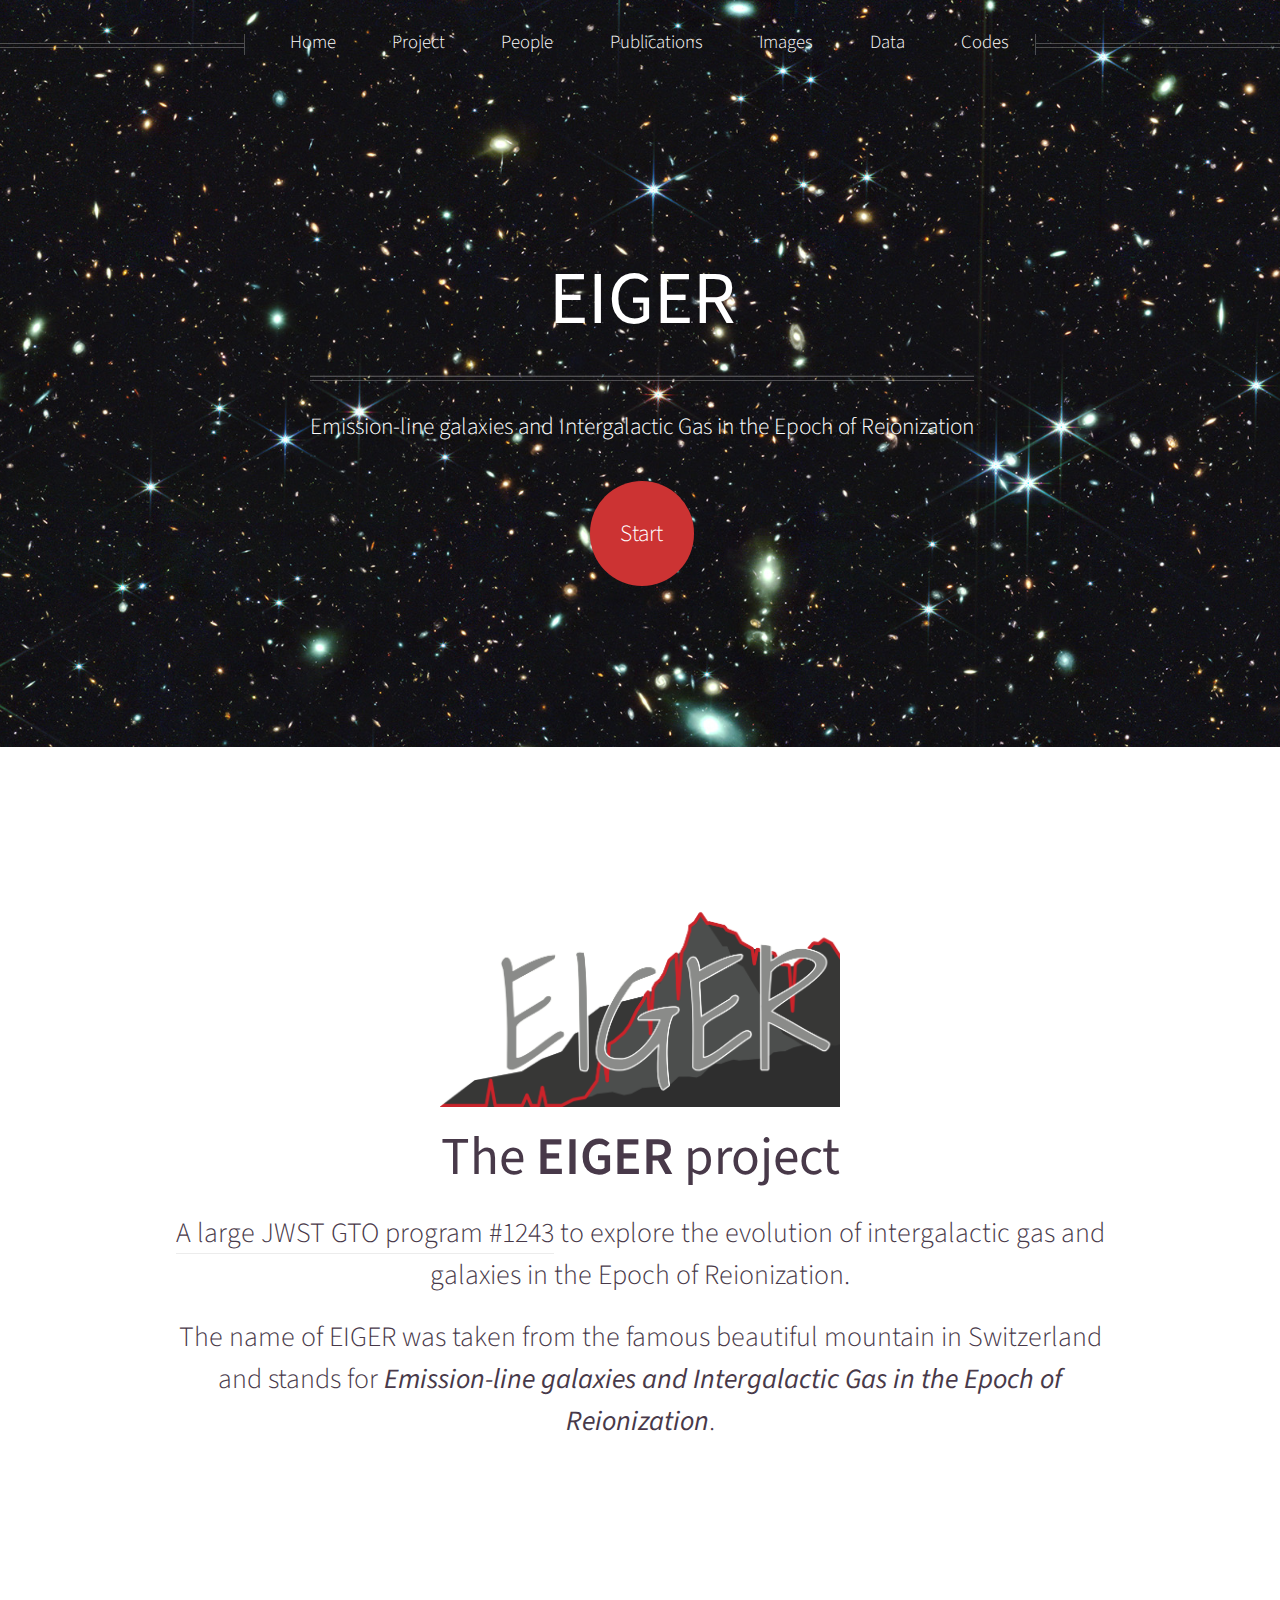
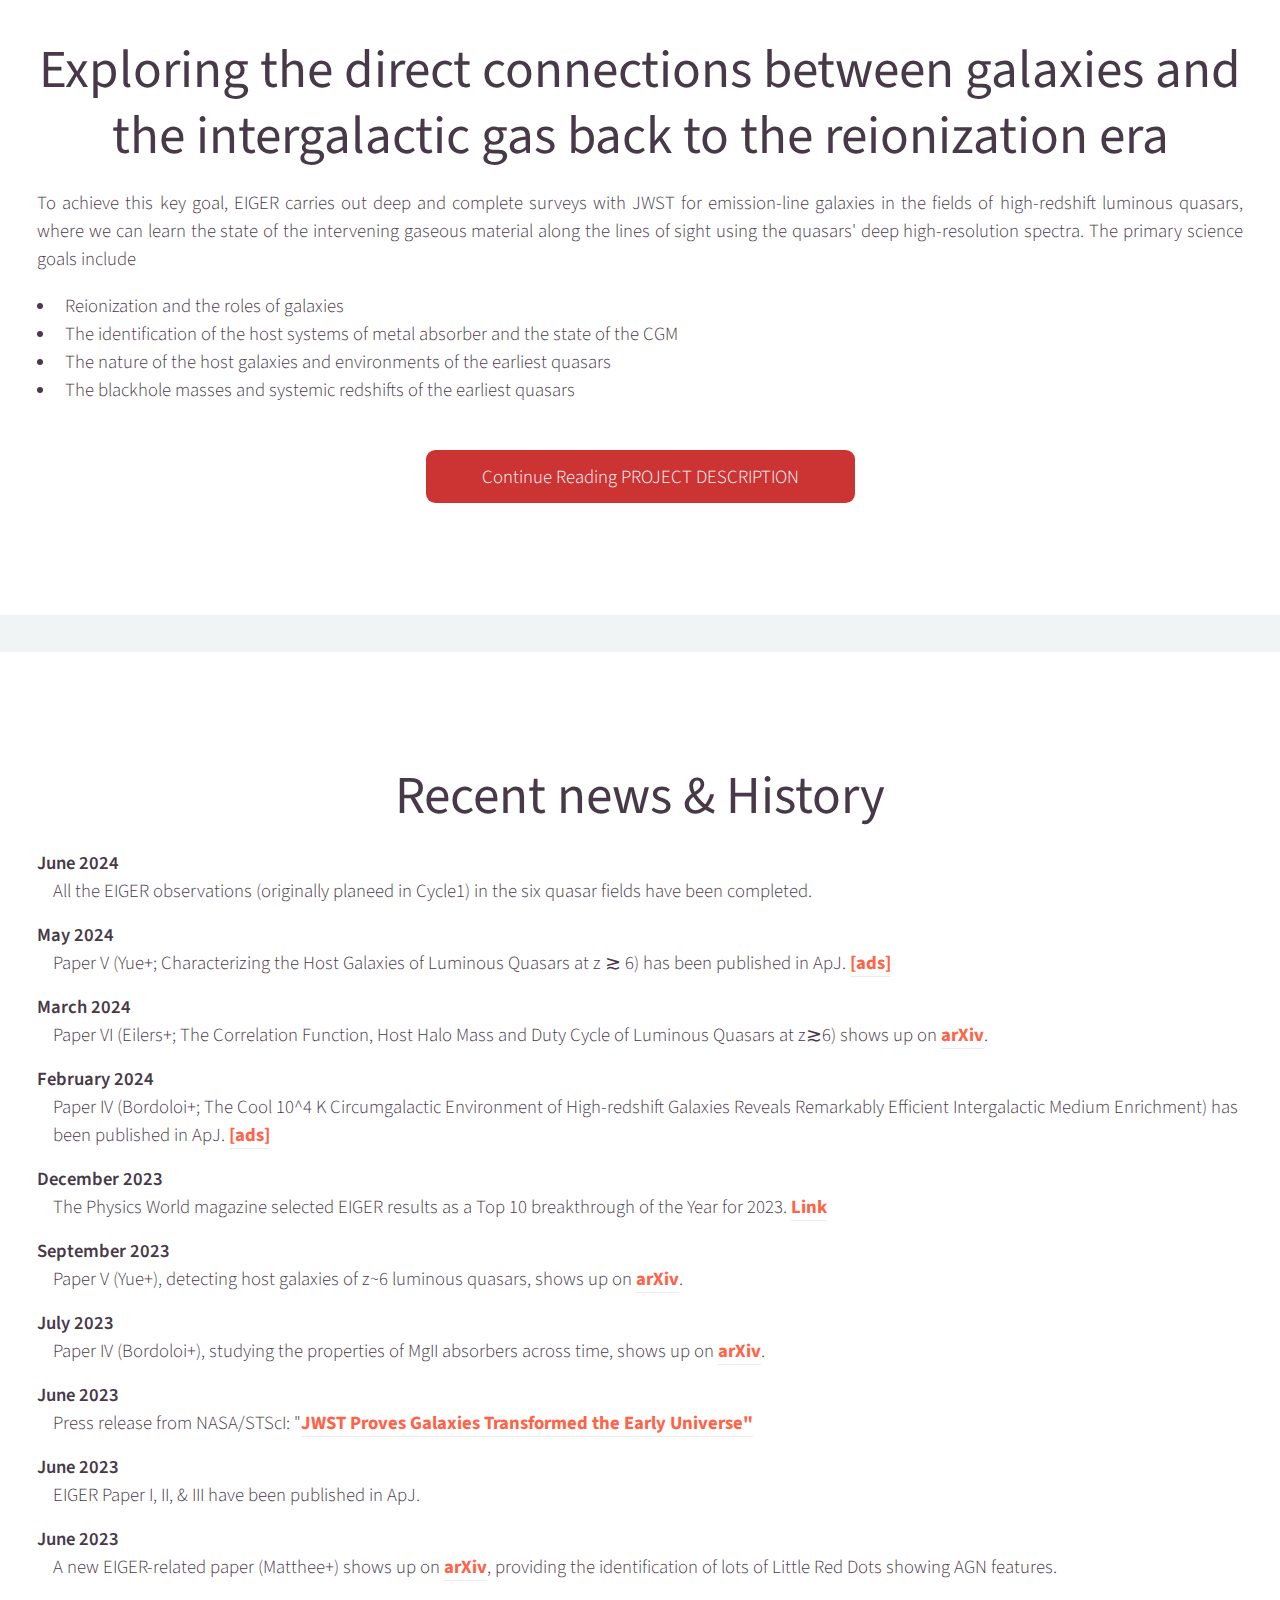
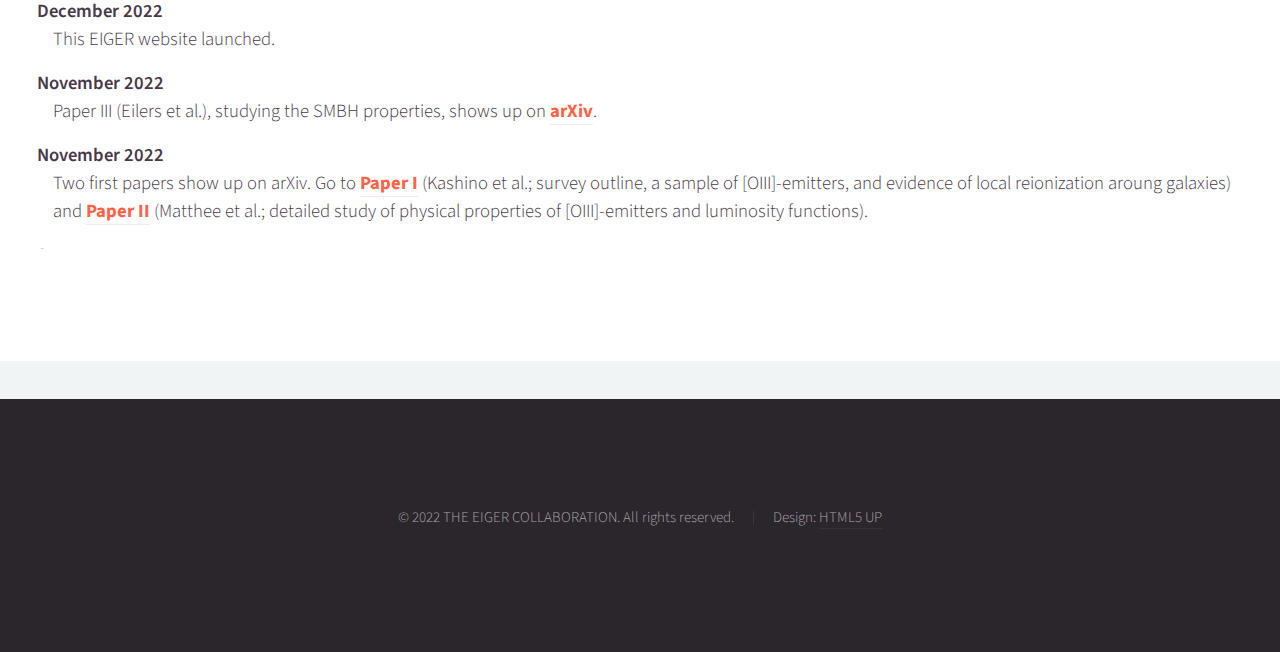
==== commit 3d7c9416: "Update index.html" ====
--- a/index.html
+++ b/index.html
@@ -7,7 +7,7 @@
 <html>
 	<head>
 	  <title>EIGER - Home</title>
-		<link rel="icon" href="favicon.ico">	  
+		<link rel="icon" href="favicon.ico" sizes="32x32">	  
 		<meta charset="utf-8" />
 		<meta name="viewport" content="width=device-width, initial-scale=1, user-scalable=no" />
 		<link rel="stylesheet" href="assets/css/main.css" />
@@ -65,61 +65,12 @@
 				</section>
 
 
-
-
-			<!-- Carousel -->
-				<section class="carousel">
- 				<header>
-					<h2><center><a href="#">Highlights</a></center></h2>
-				</header>
-					<div class="reel">
-
-						<article>
-							<a href="https://arxiv.org/abs/2211.08254" class="image featured"><img src="images/Paper1_fig.jpg" alt="" height="100%"></a>
-							<header>
-								<h3><a href="https://arxiv.org/abs/2211.08254">EIGER Paper I on arXiv</a></h3>
-							</header>
-							<p>Direct evidence of "reionization by galaxies" discovered</p>
-						</article>
-						<article>
-							<a href="https://arxiv.org/abs/2211.08255" class="image featured"><img src="images/Paper2_fig.jpg" alt="" /></a>
-							<header>
-								<h3><a href="https://arxiv.org/abs/2211.08255">EIGER Paper II on arXiv</a></h3>
-							</header>
-							<p>Characterization of the first large sample of z~6 [OIII]-emitting galaxies</p>
-						</article>
-						<article>
-							<a href="https://arxiv.org/abs/2211.08255" class="image featured"><img src="images/Paper3_fig.jpg" alt="" /></a>
-							<header>
-								<h3><a href="https://arxiv.org/abs/2211.16261">EIGER Paper III on arXiv</a></h3>
-							</header>
-							<p>First JWST spectrum and SMBH measurement of QSO J0100+2802</p>
-						</article>
-						<article>
-							<a href="#" class="image featured"><img src="images/pic02.jpg" alt="" /></a>
-							<header>
-								<h3><a href="#">Coming soon</a></h3>
-							</header>
-							<p>Companion papers will come soon. Stay tuned.</p>
-						</article>
-
-						<article>
-							<a href="#" class="image featured"><img src="images/pic03.jpg" alt="" /></a>
-							<header>
-								<h3><a href="#">Coming soon</a></h3>
-							</header>
-							<p>Data and codes will be made public soon.</p>
-						</article>
-
-					</div>
-				</section>
-
 			<!-- Main -->
 				<div class="wrapper style1">
 
 					<article id="main" class="container special">					  
 					  <header>
-							<h2>Exploring the direct connections between galaxies and the intergalactic gas back to the reionization epoch</h2>
+							<h2>Exploring the direct connections between galaxies and the intergalactic gas back to the reionization era</h2>
 						</header>
 						<p>
 						  To achieve this key goal, EIGER carries out deep and complete surveys with JWST for emission-line galaxies in the fields of high-redshift luminous quasars, where we can learn the state of the intervening gaseous material along the lines of sight using the quasars' deep high-resolution spectra.  The primary science goals include
@@ -133,6 +84,39 @@
 						<footer>
 							<a href="project.html" class="button">Continue Reading PROJECT DESCRIPTION</a>
 						</footer>
+					</article>
+
+				</div>
+			<!-- Main -->
+				<div class="wrapper style1">
+
+					<article id="main" class="container special">					  
+					  <header>
+					    <h2>Recent news & History</h2>
+					  </header>
+					  <div style="max-height: 1000px; overflow: auto;">
+					    <dl>
+					      <!-- <dt></dt><dd></dd> -->
+					      <dt>June 2024</dt><dd> All the EIGER observations (originally planeed in Cycle1) in the six quasar fields have been completed.</dd> 
+					      <dt>May 2024</dt><dd>Paper V (Yue+; Characterizing the Host Galaxies of Luminous Quasars at z ≳ 6) has been published in ApJ.  <a href="https://ui.adsabs.harvard.edu/abs/2024ApJ...966..176Y/abstract" style="color:Tomato;font-weight: bold;">[ads]</a></dd>
+					      <dt>March 2024</dt><dd>Paper VI (Eilers+; The Correlation Function, Host Halo Mass and Duty Cycle of Luminous Quasars at z≳6) shows up on <a href="https://arxiv.org/abs/2309.04614" style="color:Tomato;font-weight: bold;">arXiv</a>.</dd>
+					      <dt>February 2024</dt><dd> Paper IV (Bordoloi+; The Cool 10^4 K Circumgalactic Environment of High-redshift Galaxies
+Reveals Remarkably Efficient Intergalactic Medium Enrichment) has been published in ApJ. <a href="https://ui.adsabs.harvard.edu/abs/2024ApJ...963...28B/abstract" style="color:Tomato;font-weight: bold;">[ads]</a>
+					      <dt>December 2023</dt><dd>The Physics World magazine selected EIGER results as a Top 10 breakthrough of the Year for 2023. <a href="https://physicsworld.com/a/physics-world-reveals-its-top-10-breakthroughs-of-the-year-for-2023/" style="color:Tomato;font-weight: bold;">Link</a></dd>
+					      <dt>September 2023</dt><dd>Paper V (Yue+), detecting host galaxies of z~6 luminous quasars, shows up on <a href="https://arxiv.org/abs/2309.04614" style="color:Tomato;font-weight: bold;">arXiv</a>.</dd>					      
+					      <dt>July 2023</dt><dd>Paper IV (Bordoloi+), studying the properties of MgII absorbers across time, shows up on <a href="https://arxiv.org/abs/2307.01273" style="color:Tomato;font-weight: bold;">arXiv</a>.</dd>
+					      <dt>June 2023</dt><dd>Press release from NASA/STScI: "<a href="https://webbtelescope.org/contents/news-releases/2023/news-2023-122.html" style="color:Tomato;font-weight: bold;">JWST Proves Galaxies Transformed the Early Universe"</a> </dd>
+					      <dt>June 2023</dt><dd>EIGER Paper I, II, & III have been published in ApJ.</dd>
+					      <dt>June 2023</dt><dd>A new EIGER-related paper (Matthee+) shows up on <a href="https://arxiv.org/abs/2306.05448" style="color:Tomato;font-weight: bold;">arXiv</a>,
+						providing the identification of lots of Little Red Dots showing AGN features.</dd>
+					      <dt>December 2022</dt><dd>This EIGER website launched. </dd>
+					      <dt>November 2022</dt><dd>Paper III (Eilers et al.), studying the SMBH properties, shows up on <a href="https://arxiv.org/abs/2211.16261" style="color:Tomato;font-weight: bold;">arXiv</a>.</dd>
+					      <dt>November 2022</dt><dd>Two first papers show up on arXiv.
+						Go to <a href="https://arxiv.org/abs/2211.08254" style="color:Tomato;font-weight: bold;">Paper I</a> (Kashino et al.; survey outline, a sample of [OIII]-emitters, and evidence of local reionization aroung galaxies) and
+						<a href="https://arxiv.org/abs/2211.08255" style="color:Tomato;font-weight: bold;">Paper II</a> (Matthee et al.; detailed study of physical properties of [OIII]-emitters and luminosity functions).</dd>
+					      <dt>August 2022</dt><dd>The observation of the field of QSO J0100+2802 completed.</dd>
+					    </dl>
+					  </div>
 					</article>
 
 				</div>
--- a/assets/css/main.css
+++ b/assets/css/main.css
@@ -184,6 +184,21 @@
 		margin-bottom: 1em;
 	}
 
+	/* begin{DK added} */
+	dl dt {
+			display: block;
+			font-weight: 600;
+			/*margin: 0 0 1rem 0;*/
+			margin: 0 0 0 0;
+		}
+
+		dl dd {
+		    margin-left: 1rem;
+		    margin-bottom: 1rem;
+			/*margin-left: 0;*/
+		}
+	/* end{DK added} */
+		
 	p {
 		text-align: justify;
 	}
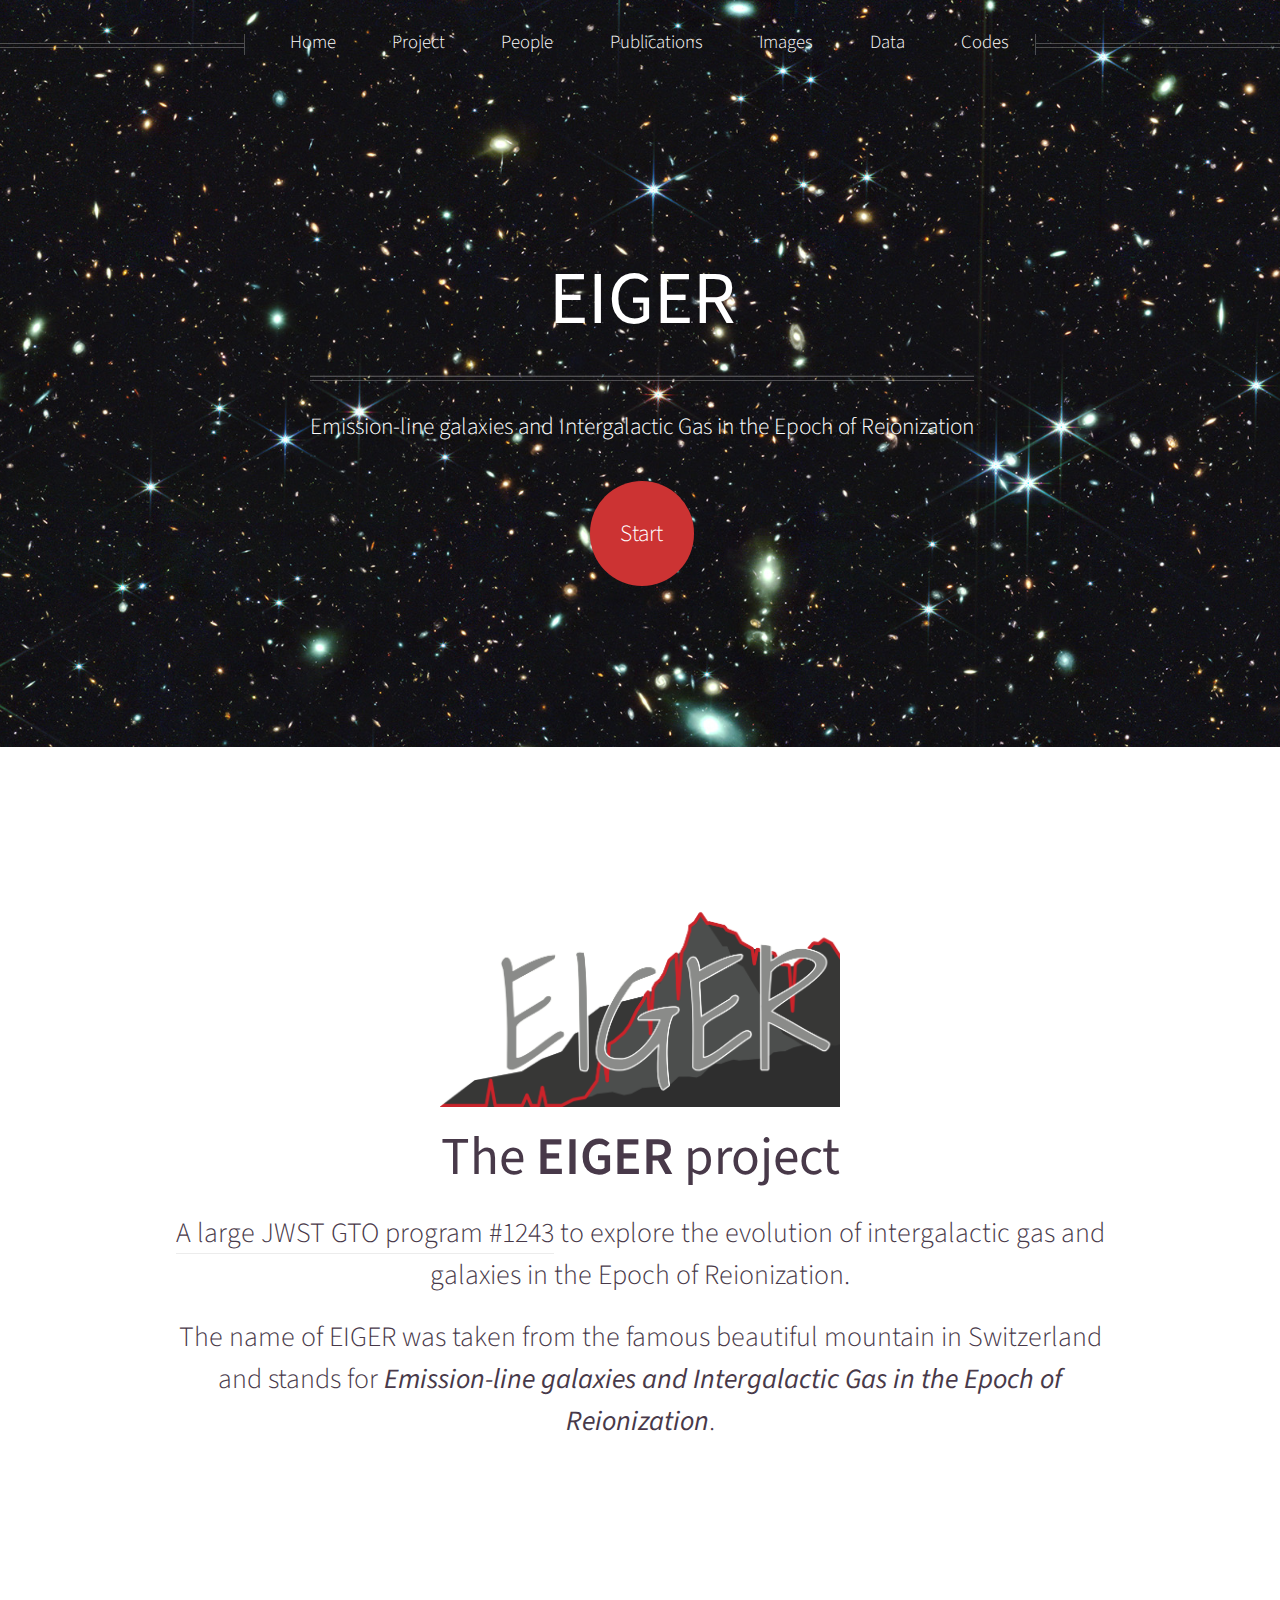
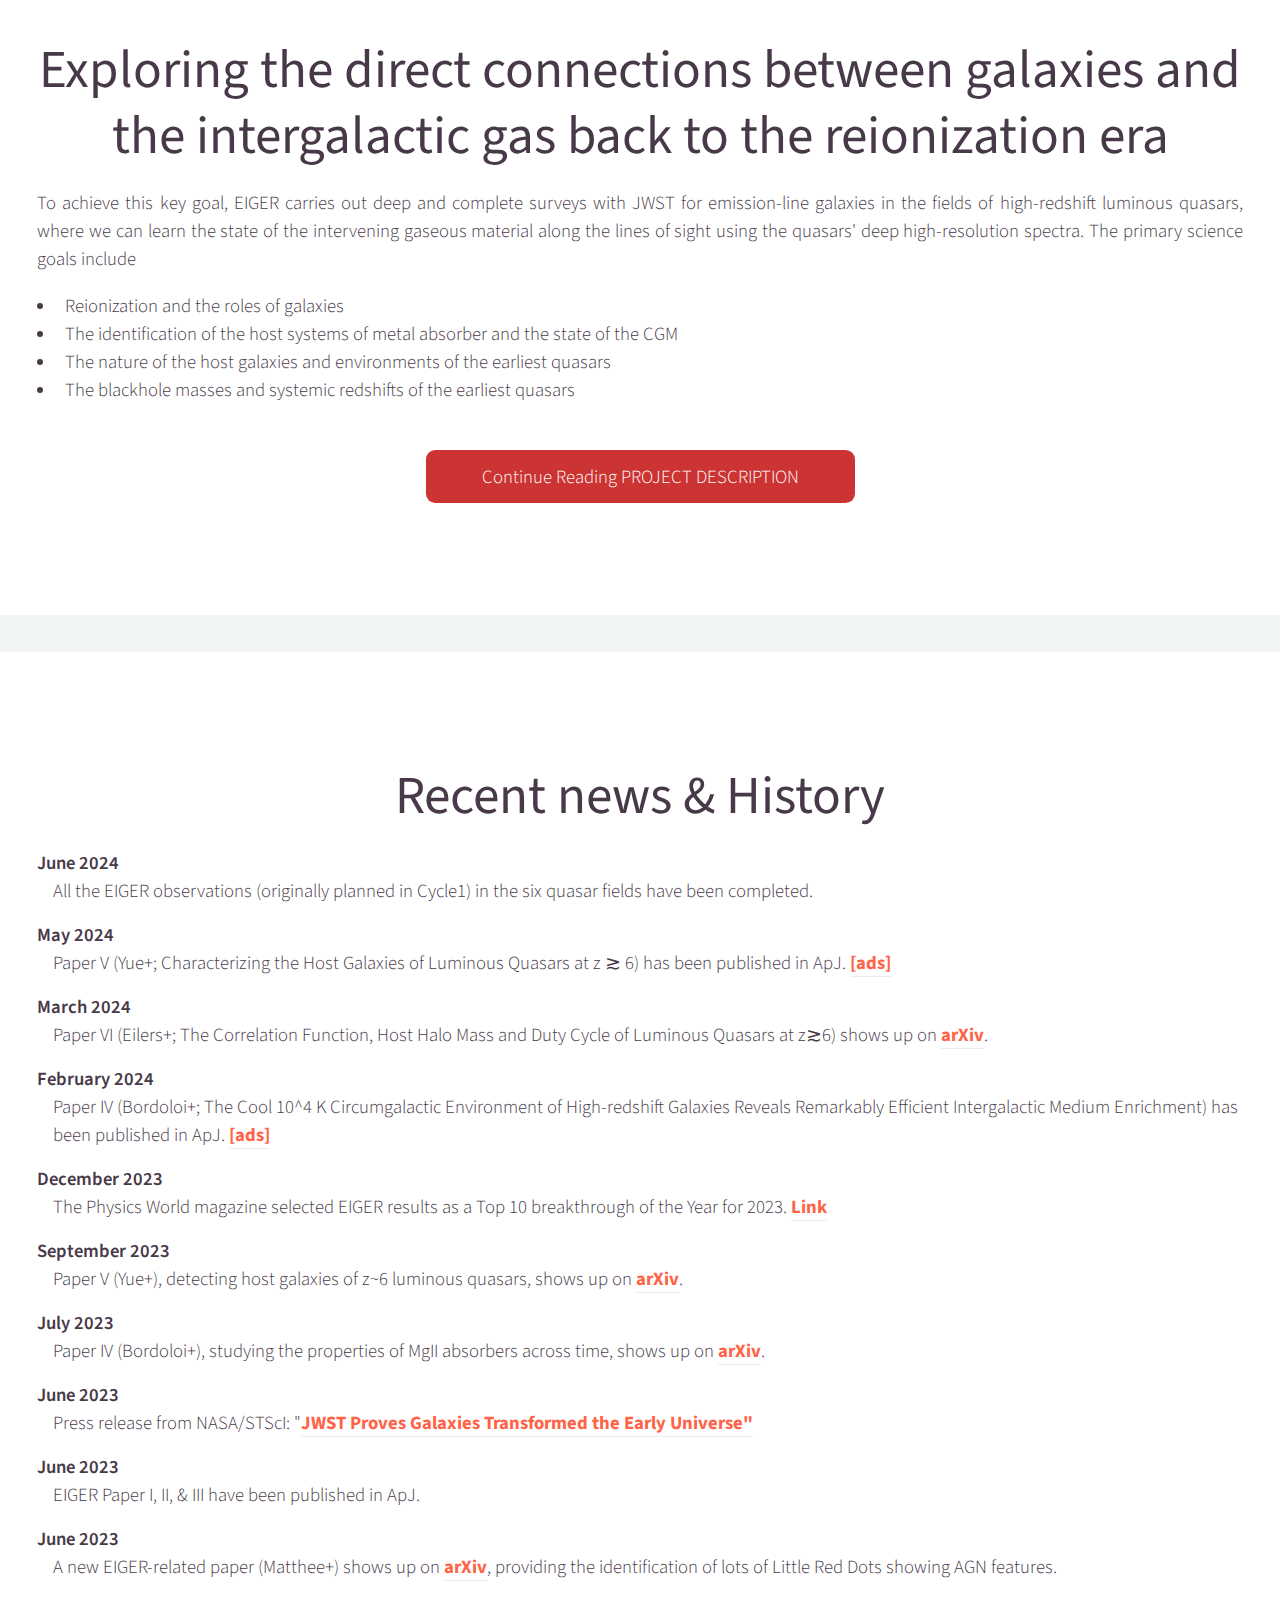
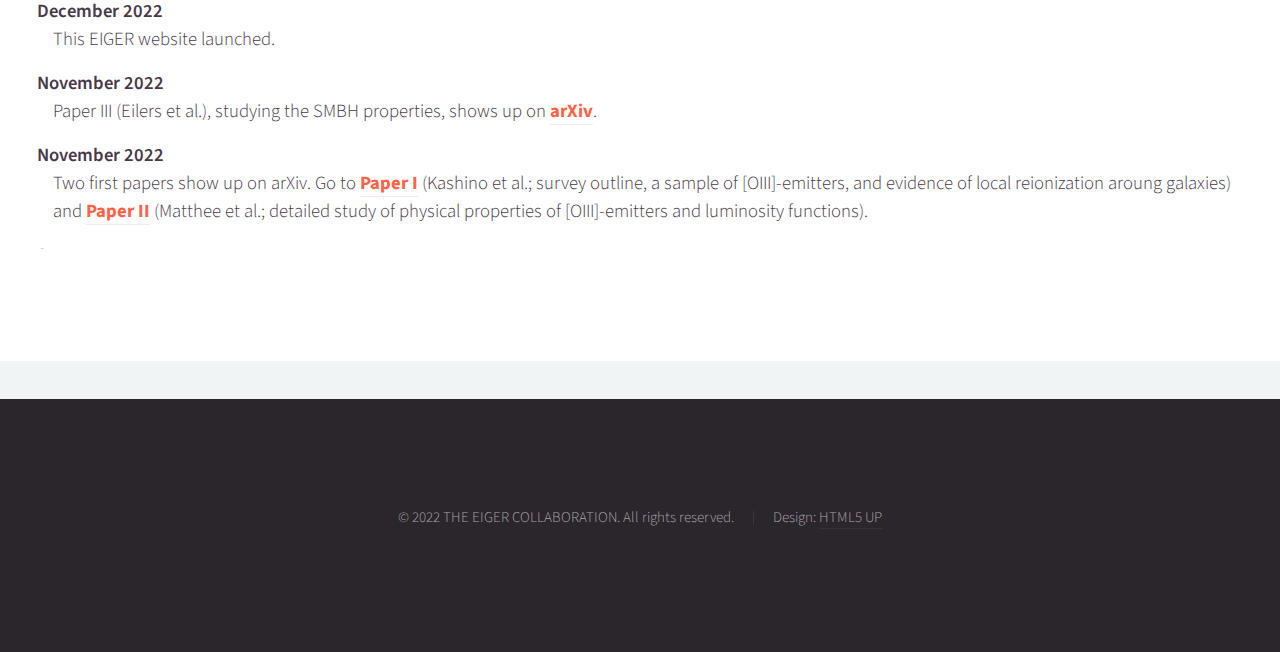
==== commit f8c0f5b2: "Update index.html" ====
--- a/index.html
+++ b/index.html
@@ -97,7 +97,7 @@
 					  <div style="max-height: 1000px; overflow: auto;">
 					    <dl>
 					      <!-- <dt></dt><dd></dd> -->
-					      <dt>June 2024</dt><dd> All the EIGER observations (originally planeed in Cycle1) in the six quasar fields have been completed.</dd> 
+					      <dt>June 2024</dt><dd> All the EIGER observations (originally planned in Cycle1) in the six quasar fields have been completed.</dd> 
 					      <dt>May 2024</dt><dd>Paper V (Yue+; Characterizing the Host Galaxies of Luminous Quasars at z ≳ 6) has been published in ApJ.  <a href="https://ui.adsabs.harvard.edu/abs/2024ApJ...966..176Y/abstract" style="color:Tomato;font-weight: bold;">[ads]</a></dd>
 					      <dt>March 2024</dt><dd>Paper VI (Eilers+; The Correlation Function, Host Halo Mass and Duty Cycle of Luminous Quasars at z≳6) shows up on <a href="https://arxiv.org/abs/2309.04614" style="color:Tomato;font-weight: bold;">arXiv</a>.</dd>
 					      <dt>February 2024</dt><dd> Paper IV (Bordoloi+; The Cool 10^4 K Circumgalactic Environment of High-redshift Galaxies
--- a/assets/css/main.css
+++ b/assets/css/main.css
@@ -192,7 +192,7 @@
 			margin: 0 0 0 0;
 		}
 
-		dl dd {
+	dl dd {
 		    margin-left: 1rem;
 		    margin-bottom: 1rem;
 			/*margin-left: 0;*/
